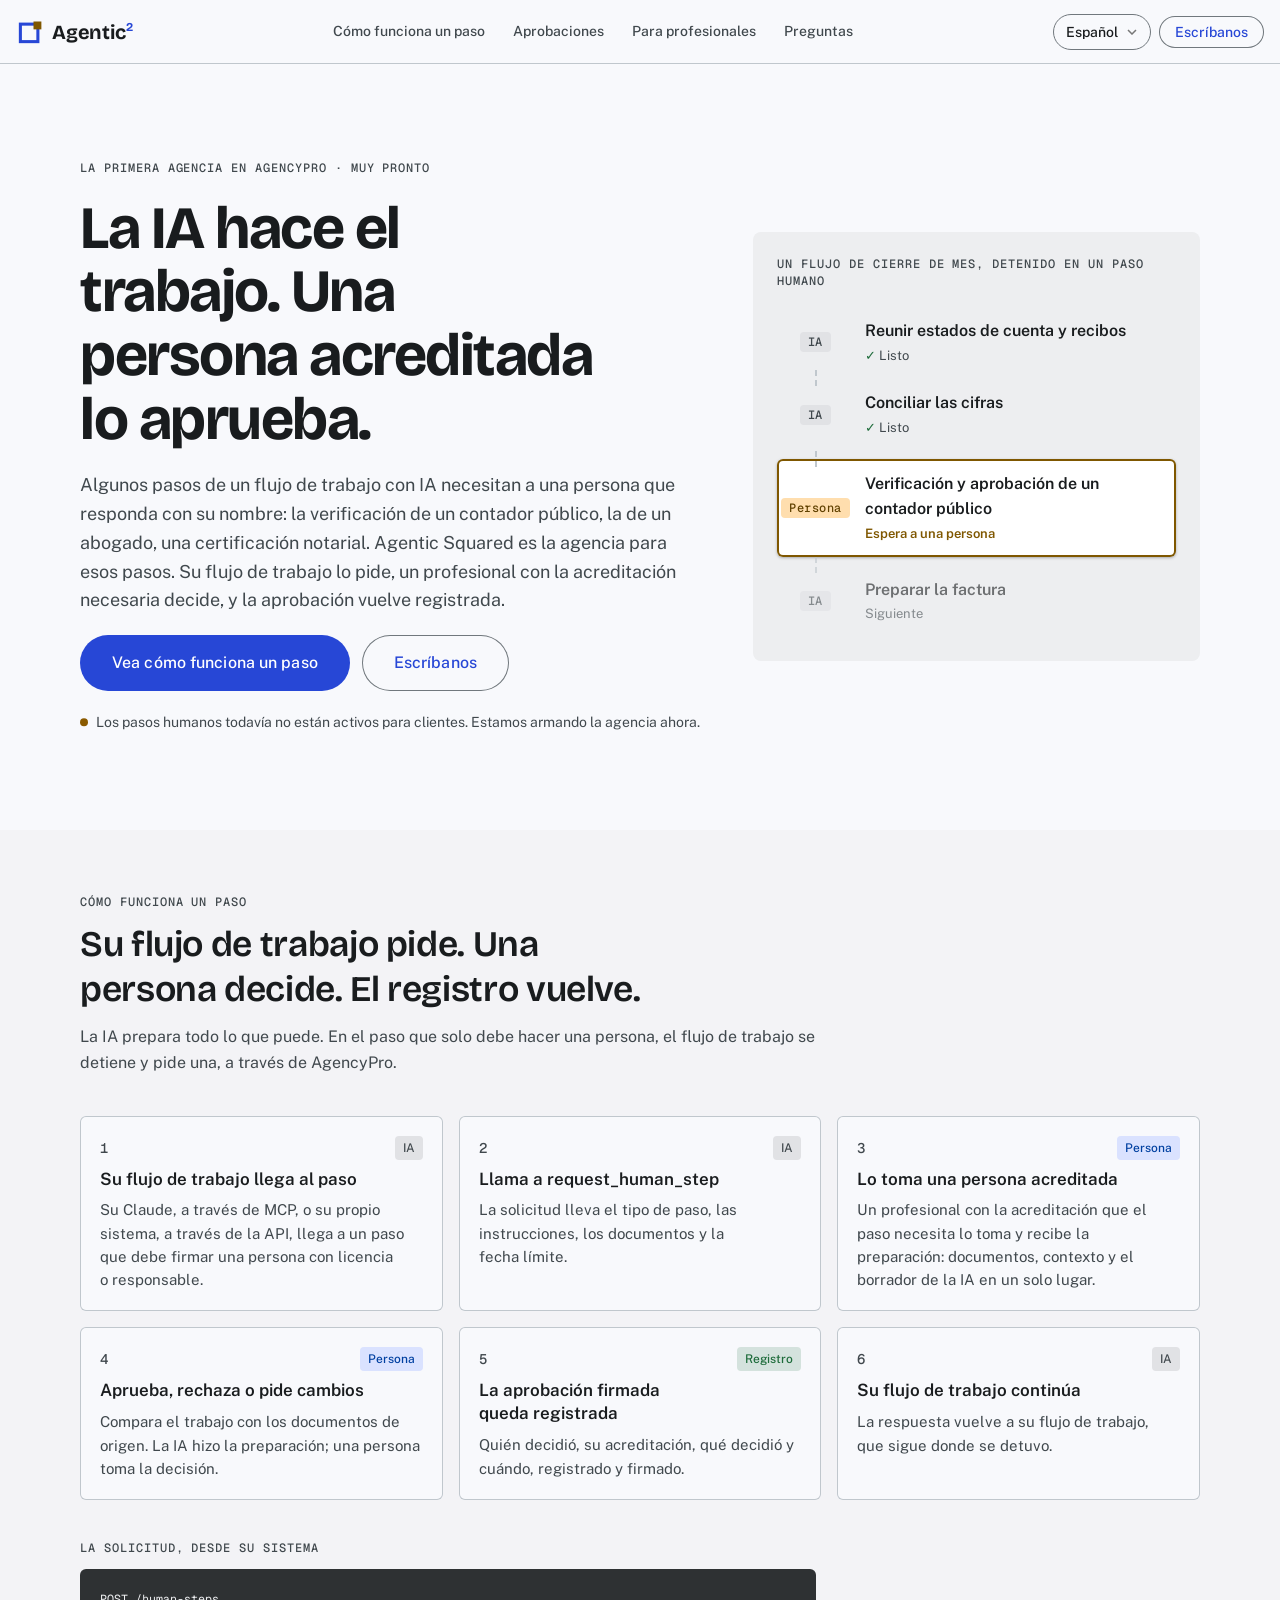
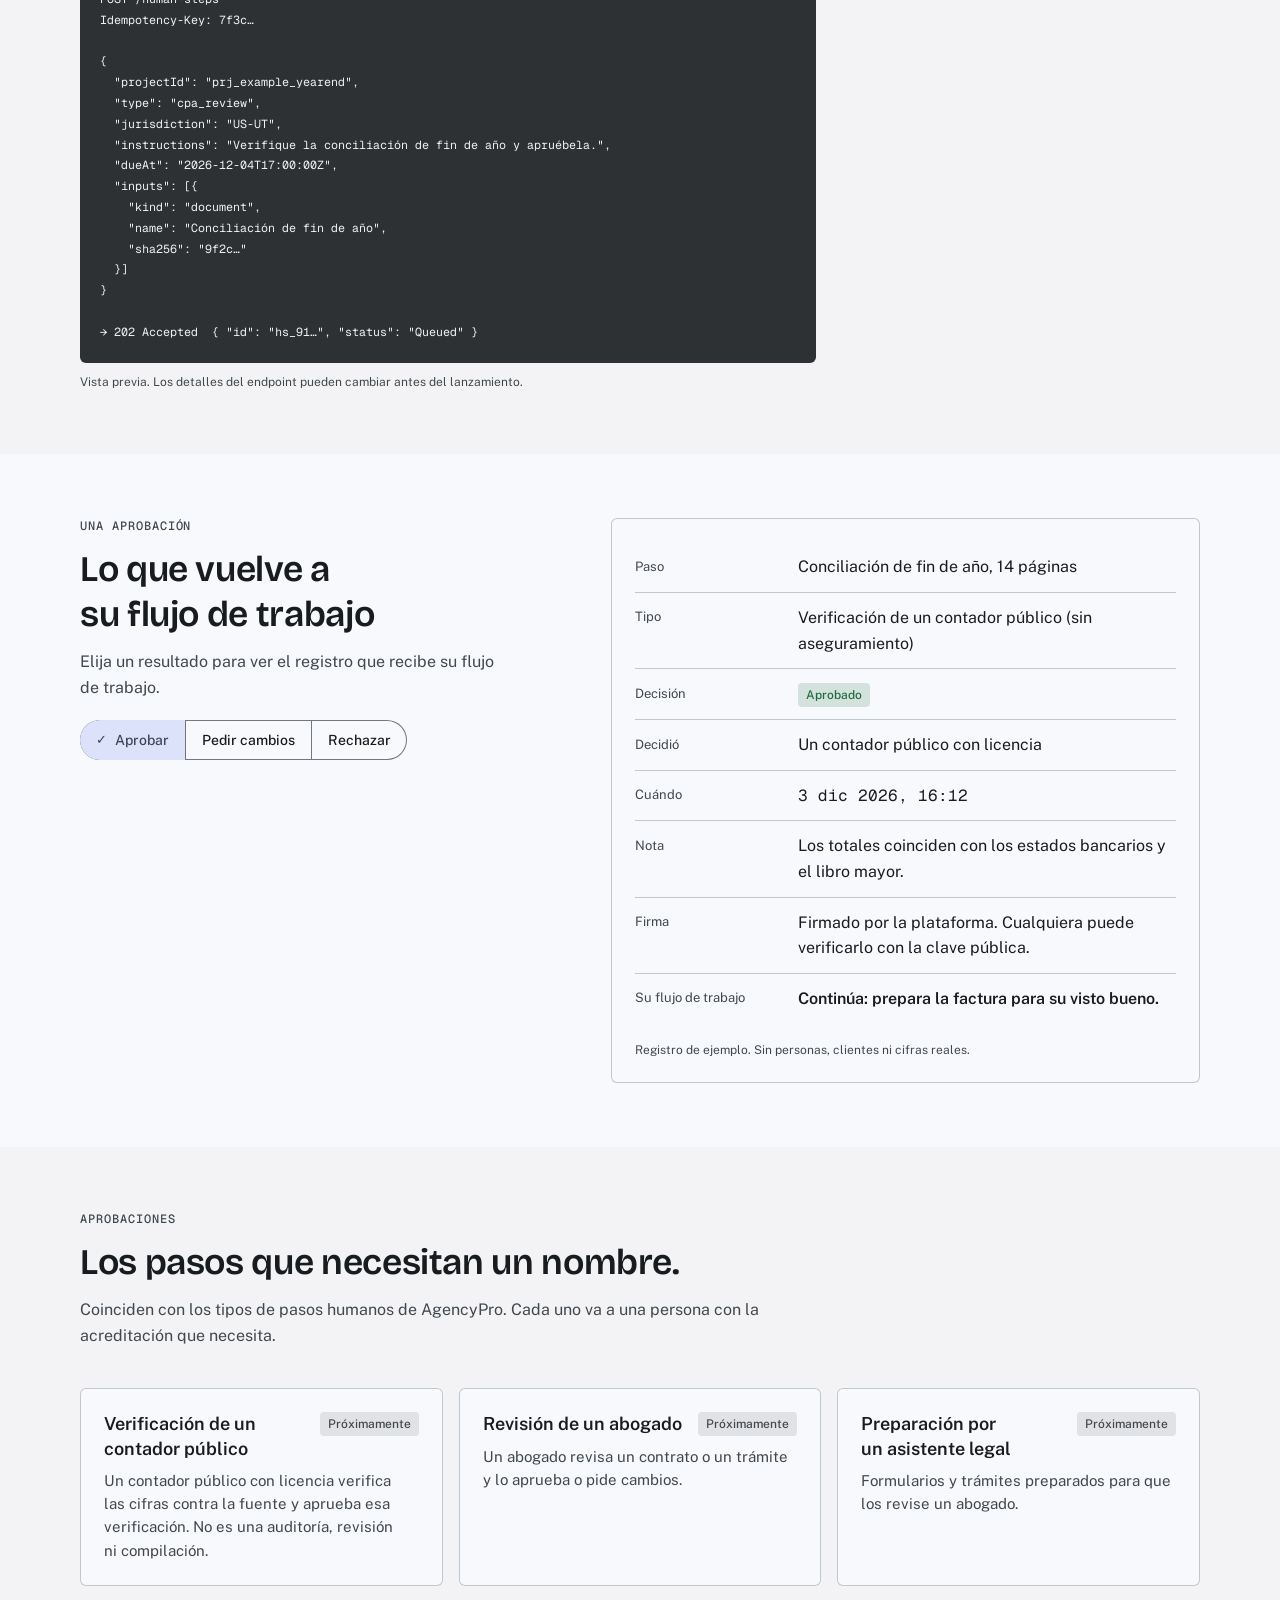
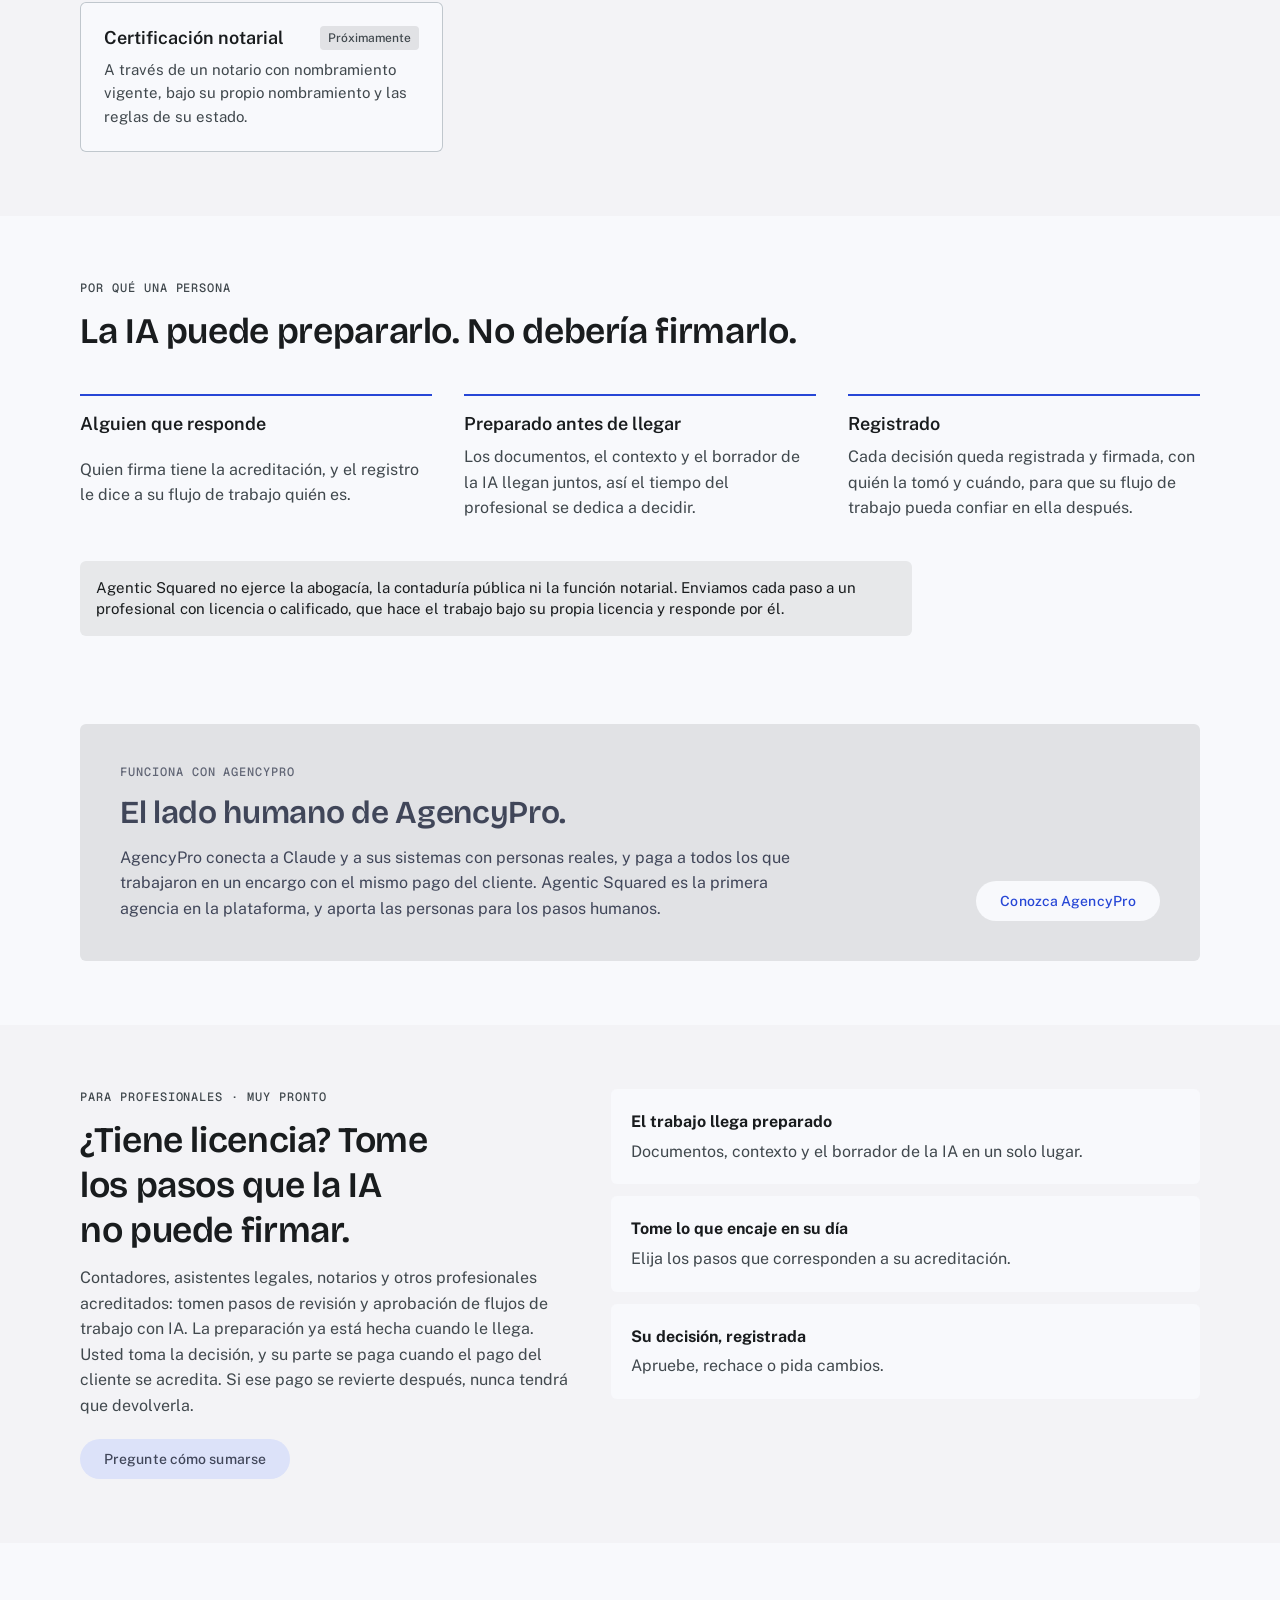
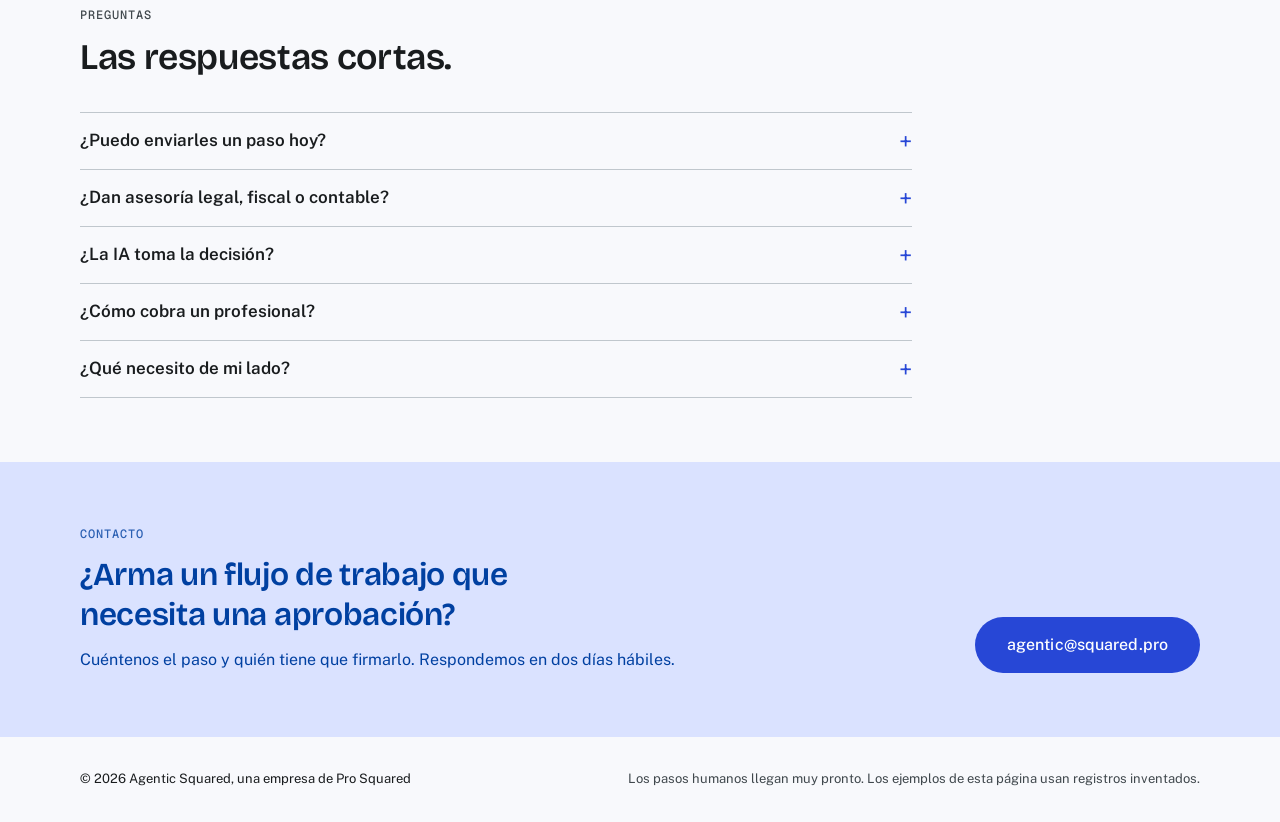
==== es/index.html @ cb8b616d "New home page: the first agency on AgencyPro, built around human sign-off steps (English and Spanish" ====
<!doctype html>
<html lang="es-419" translate="no" class="notranslate" data-brand="agentic">
<head>
<meta charset="utf-8">
<meta name="viewport" content="width=device-width, initial-scale=1, viewport-fit=cover">
<script>(function(){const SUPPORTED = ["en", "es"];
const HTML_LANG = { en: "en", es: "es-419" };
const NAMES = { en: "English", es: "Español" };
const KEY = "ds-lang";

const ES_ZONES = new Set([
  "America/Costa_Rica", "America/Mexico_City", "America/Monterrey", "America/Merida", "America/Cancun", "America/Chihuahua",
  "America/Tijuana", "America/Hermosillo", "America/Mazatlan", "America/Guatemala", "America/El_Salvador", "America/Tegucigalpa",
  "America/Managua", "America/Panama", "America/Bogota", "America/Caracas", "America/Lima", "America/Guayaquil", "America/La_Paz",
  "America/Santiago", "America/Asuncion", "America/Montevideo", "America/Argentina/Buenos_Aires", "America/Argentina/Cordoba",
  "America/Argentina/Mendoza", "America/Santo_Domingo", "America/Havana", "America/Puerto_Rico", "Europe/Madrid", "Atlantic/Canary",
]);

const ok = (l) => (l && SUPPORTED.includes(l) ? l : null);
const short = (l) => String(l || "").toLowerCase().split(/[-_]/)[0];

function store(lang) {
  try { lang ? localStorage.setItem(KEY, lang) : localStorage.removeItem(KEY); } catch (e) {  }
}
function stored() {
  try { return localStorage.getItem(KEY); } catch (e) { return null; }
}

function pickLang({ fallback = "en", url = globalThis.location, doc = globalThis.document, nav = globalThis.navigator } = {}) {
  if (url) {
    const seg = url.pathname.split("/").map(short).find((s) => SUPPORTED.includes(s));
    const q = ok(short(new URLSearchParams(url.search).get("lang")));
    if (q) return q;
    if (seg) return seg;
  }
  const mine = ok(stored());
  if (mine) return mine;
  const hint = ok(short(doc?.querySelector('meta[name="lang-hint"]')?.content));
  if (hint) return hint;
  for (const l of nav?.languages || [nav?.language]) { const s = ok(short(l)); if (s) return s; }
  try { if (ES_ZONES.has(Intl.DateTimeFormat().resolvedOptions().timeZone)) return "es"; } catch (e) {  }
  return fallback;
}

function applyLang(lang, doc = globalThis.document) {
  const root = doc.documentElement;
  root.lang = HTML_LANG[lang] || lang;
  root.setAttribute("translate", "no");
  root.classList.add("notranslate");
}

function t(dict, key, vars) {
  let v = key.split(".").reduce((o, k) => (o == null ? o : o[k]), dict);
  if (v == null) { console.warn(`i18n: missing "${key}"`); return key; }
  if (typeof v === "string" && vars) v = v.replace(/\{(\w+)\}/g, (m, k) => (k in vars ? vars[k] : m));
  return v;
}

function translate(dict, root = globalThis.document) {
  root.querySelectorAll("[data-i18n]").forEach((el) => { el.textContent = t(dict, el.dataset.i18n); });
  root.querySelectorAll("[data-i18n-html]").forEach((el) => { el.innerHTML = t(dict, el.dataset.i18nHtml); });
  root.querySelectorAll("[data-i18n-attr]").forEach((el) => {
    el.dataset.i18nAttr.split(";").forEach((pair) => {
      const [attr, key] = pair.split(":").map((s) => s.trim());
      if (attr && key) el.setAttribute(attr, t(dict, key));
    });
  });
}

function langMenu(container, { current, label = "Language", onChange } = {}) {
  container.classList.add("ds-lang");
  container.innerHTML = `<label><span class="ds-lang-label">${label}</span><select aria-label="${label}">${SUPPORTED
    .map((l) => `<option value="${l}" lang="${HTML_LANG[l]}"${l === current ? " selected" : ""}>${NAMES[l]}</option>`)
    .join("")}</select></label>`;
  const sel = container.querySelector("select");
  sel.addEventListener("change", () => {
    const lang = sel.value;
    store(lang);
    try {
      const u = new URL(globalThis.location.href);
      u.searchParams.set("lang", lang);
      history.replaceState(null, "", u);
    } catch (e) {  }
    onChange?.(lang);
  });
  return { set(lang, newLabel) { sel.value = lang; if (newLabel) { sel.setAttribute("aria-label", newLabel); container.querySelector(".ds-lang-label").textContent = newLabel; } } };
}

function compareDicts(a, b, names = ["en", "es"]) {
  const out = [];
  const walk = (x, y, path) => {
    const tx = Array.isArray(x) ? "array" : typeof x, ty = Array.isArray(y) ? "array" : typeof y;
    if (y === undefined) return out.push(`${path}: missing in ${names[1]}`);
    if (x === undefined) return out.push(`${path}: missing in ${names[0]}`);
    if (tx !== ty) return out.push(`${path}: ${names[0]} is ${tx}, ${names[1]} is ${ty}`);
    if (tx === "array") {
      if (x.length !== y.length) out.push(`${path}: ${names[0]} has ${x.length} items, ${names[1]} has ${y.length}`);
      for (let i = 0; i < Math.max(x.length, y.length); i++) walk(x[i], y[i], `${path}[${i}]`);
    } else if (tx === "object" && x && y) {
      for (const k of new Set([...Object.keys(x), ...Object.keys(y)])) walk(x[k], y[k], path ? `${path}.${k}` : k);
    } else if (tx === "string") {
      if (!x.trim()) out.push(`${path}: empty in ${names[0]}`);
      if (!y.trim()) out.push(`${path}: empty in ${names[1]}`);
    }
  };
  walk(a, b, "");
  return out;
}

var want=pickLang();
try{var u=new URL(location.href),q=u.searchParams.get("lang");if(q==="en"||q==="es"){want=q;localStorage.setItem("ds-lang",q);u.searchParams.delete("lang");history.replaceState(null,"",u)}}catch(e){}if(want!=="es")location.replace("../"+location.search+location.hash);})();</script>
<title>Agentic Squared · Personas acreditadas para los pasos que la IA no puede firmar</title>
<meta name="description" content="Agentic Squared es la primera agencia en AgencyPro. Cuando un flujo de trabajo con IA llega a un paso que debe firmar una persona con licencia o responsable, como una verificación de un contador público, una revisión de un abogado o una certificación notarial, lo enviamos a un profesional acreditado y la aprobación vuelve registrada.">
<meta name="google" content="notranslate">
<meta name="theme-color" media="(prefers-color-scheme: light)" content="#f8f9fc">
<meta name="theme-color" media="(prefers-color-scheme: dark)" content="#111416">
<link rel="canonical" href="https://rodmjay.github.io/agentic-squared/es/">
<link rel="alternate" hreflang="en" href="https://rodmjay.github.io/agentic-squared/">
<link rel="alternate" hreflang="es-419" href="https://rodmjay.github.io/agentic-squared/es/">
<link rel="alternate" hreflang="x-default" href="https://rodmjay.github.io/agentic-squared/">
<meta property="og:title" content="Agentic Squared · Personas acreditadas para los pasos que la IA no puede firmar">
<meta property="og:description" content="Agentic Squared es la primera agencia en AgencyPro. Cuando un flujo de trabajo con IA llega a un paso que debe firmar una persona con licencia o responsable, como una verificación de un contador público, una revisión de un abogado o una certificación notarial, lo enviamos a un profesional acreditado y la aprobación vuelve registrada.">
<meta property="og:type" content="website">
<meta property="og:url" content="https://rodmjay.github.io/agentic-squared/es/">
<meta property="og:locale" content="es_419">
<link rel="icon" href="data:image/svg+xml,%3Csvg xmlns='http://www.w3.org/2000/svg' viewBox='0 0 32 32'%3E%3Crect x='5' y='7' width='20' height='20' fill='none' stroke='%232747d6' stroke-width='3.5'/%3E%3Crect x='20' y='4' width='9' height='9' fill='%23e8a317'/%3E%3C/svg%3E">
<link rel="preconnect" href="https://fonts.googleapis.com">
<link rel="preconnect" href="https://fonts.gstatic.com" crossorigin>
<link rel="stylesheet" href="https://fonts.googleapis.com/css2?family=Bricolage+Grotesque:opsz,wght@12..96,500;12..96,700&family=Geist+Mono:wght@400;500&family=Public+Sans:wght@400;500;600&display=swap">
<link rel="stylesheet" href="../ds/design-system.css">
<link rel="stylesheet" href="../home.css">
</head>
<body class="ds">
<a class="skip" href="#main">Ir al contenido</a>

<header class="bar">
  <a class="mark" href="./" aria-label="Inicio de Agentic Squared"><svg viewBox="0 0 32 32" aria-hidden="true"><rect x="5" y="7" width="20" height="20"/><rect class="sq" x="20" y="4" width="9" height="9"/></svg><span>Agentic<sup>2</sup></span></a>
  <nav aria-label="Secciones">
    <a href="#flow">Cómo funciona un paso</a><a href="#kinds">Aprobaciones</a><a href="#pros">Para profesionales</a><a href="#faq">Preguntas</a>
  </nav>
  <div class="bar-end">
    <span class="ds-lang"><label><span class="ds-lang-label">Idioma</span><select id="lang" aria-label="Idioma" data-other="../"><option value="en" lang="en">English</option><option value="es" lang="es-419" selected>Español</option></select></label></span>
    <a class="ds-btn outlined sm bar-mail" href="mailto:agentic@squared.pro?subject=Agentic Squared">Escríbanos</a>
  </div>
</header>

<main id="main">
  <section class="hero ds-container">
    <div class="hero-copy">
      <p class="ds-overline">La primera agencia en AgencyPro · Muy pronto</p>
      <h1>La IA hace el trabajo. Una persona acreditada lo aprueba.</h1>
      <p class="lede">Algunos pasos de un flujo de trabajo con IA necesitan a una persona que responda con su nombre: la verificación de un contador público, la de un abogado, una certificación notarial. Agentic Squared es la agencia para esos pasos. Su flujo de trabajo lo pide, un profesional con la acreditación necesaria decide, y la aprobación vuelve registrada.</p>
      <div class="ds-row ctas">
        <a class="ds-btn lg" href="#flow">Vea cómo funciona un paso</a>
        <a class="ds-btn outlined lg" href="mailto:agentic@squared.pro?subject=Agentic Squared">Escríbanos</a>
      </div>
      <p class="hero-status"><span class="dot" aria-hidden="true"></span>Los pasos humanos todavía no están activos para clientes. Estamos armando la agencia ahora.</p>
    </div>
    <figure class="rail" aria-label="Un flujo de cierre de mes, detenido en un paso humano">
      <figcaption class="ds-overline">Un flujo de cierre de mes, detenido en un paso humano</figcaption>
      <ol>
        <li class="rail-item w0"><span class="who">IA</span><span class="t">Reunir estados de cuenta y recibos</span><span class="s">Listo</span></li><li class="rail-item w1"><span class="who">IA</span><span class="t">Conciliar las cifras</span><span class="s">Listo</span></li><li class="rail-item w2"><span class="who">Persona</span><span class="t">Verificación y aprobación de un contador público</span><span class="s">Espera a una persona</span></li><li class="rail-item w3"><span class="who">IA</span><span class="t">Preparar la factura</span><span class="s">Siguiente</span></li>
      </ol>
    </figure>
  </section>

  <section id="flow" class="band">
    <div class="ds-container">
      <div class="head">
        <p class="ds-overline">Cómo funciona un paso</p>
        <h2>Su flujo de trabajo pide. Una persona decide. El registro vuelve.</h2>
        <p class="ds-variant">La IA prepara todo lo que puede. En el paso que solo debe hacer una persona, el flujo de trabajo se detiene y pide una, a través de AgencyPro.</p>
      </div>
      <ol class="flow">
        <li class="step who-0"><div class="step-top"><span class="n">1</span><span class="ds-chip status chip-0">IA</span></div><h3>Su flujo de trabajo llega al paso</h3><p>Su Claude, a través de MCP, o su propio sistema, a través de la API, llega a un paso que debe firmar una persona con licencia o responsable.</p></li><li class="step who-1"><div class="step-top"><span class="n">2</span><span class="ds-chip status chip-1">IA</span></div><h3>Llama a request_human_step</h3><p>La solicitud lleva el tipo de paso, las instrucciones, los documentos y la fecha límite.</p></li><li class="step who-2"><div class="step-top"><span class="n">3</span><span class="ds-chip status chip-2">Persona</span></div><h3>Lo toma una persona acreditada</h3><p>Un profesional con la acreditación que el paso necesita lo toma y recibe la preparación: documentos, contexto y el borrador de la IA en un solo lugar.</p></li><li class="step who-3"><div class="step-top"><span class="n">4</span><span class="ds-chip status chip-3">Persona</span></div><h3>Aprueba, rechaza o pide cambios</h3><p>Compara el trabajo con los documentos de origen. La IA hizo la preparación; una persona toma la decisión.</p></li><li class="step who-4"><div class="step-top"><span class="n">5</span><span class="ds-chip status chip-4">Registro</span></div><h3>La aprobación firmada queda registrada</h3><p>Quién decidió, su acreditación, qué decidió y cuándo, registrado y firmado.</p></li><li class="step who-5"><div class="step-top"><span class="n">6</span><span class="ds-chip status chip-5">IA</span></div><h3>Su flujo de trabajo continúa</h3><p>La respuesta vuelve a su flujo de trabajo, que sigue donde se detuvo.</p></li>
      </ol>
      <div class="code-wrap">
        <p class="ds-overline">La solicitud, desde su sistema</p>
        <pre class="code"><code>POST /human-steps
Idempotency-Key: 7f3c…

{
  "projectId": "prj_example_yearend",
  "type": "cpa_review",
  "jurisdiction": "US-UT",
  "instructions": "Verifique la conciliación de fin de año y apruébela.",
  "dueAt": "2026-12-04T17:00:00Z",
  "inputs": [{
    "kind": "document",
    "name": "Conciliación de fin de año",
    "sha256": "9f2c…"
  }]
}

→ 202 Accepted  { "id": "hs_91…", "status": "Queued" }</code></pre>
        <p class="ds-supporting">Vista previa. Los detalles del endpoint pueden cambiar antes del lanzamiento.</p>
      </div>
    </div>
  </section>

  <section id="record" class="ds-container split">
    <div class="head">
      <p class="ds-overline">Una aprobación</p>
      <h2>Lo que vuelve a su flujo de trabajo</h2>
      <p class="ds-variant">Elija un resultado para ver el registro que recibe su flujo de trabajo.</p>
      <div class="ds-segmented outcomes" role="group" aria-label="Resultado">
        <button type="button" data-outcome="0" aria-pressed="true">Aprobar</button><button type="button" data-outcome="1" aria-pressed="false">Pedir cambios</button><button type="button" data-outcome="2" aria-pressed="false">Rechazar</button>
      </div>
    </div>
    <div class="ds-card outlined record">
      <dl class="rec" data-rec="0">
        <div><dt>Paso</dt><dd>Conciliación de fin de año, 14 páginas</dd></div>
        <div><dt>Tipo</dt><dd>Verificación de un contador público (sin aseguramiento)</dd></div>
        <div class="dec"><dt>Decisión</dt><dd><span class="ds-chip status d0">Aprobado</span></dd></div>
        <div><dt>Decidió</dt><dd>Un contador público con licencia</dd></div>
        <div><dt>Cuándo</dt><dd class="ds-figure">3 dic 2026, 16:12</dd></div>
        <div><dt>Nota</dt><dd>Los totales coinciden con los estados bancarios y el libro mayor.</dd></div>
        <div><dt>Firma</dt><dd>Firmado por la plataforma. Cualquiera puede verificarlo con la clave pública.</dd></div>
        <div class="next"><dt>Su flujo de trabajo</dt><dd>Continúa: prepara la factura para su visto bueno.</dd></div>
      </dl><dl class="rec" data-rec="1" hidden>
        <div><dt>Paso</dt><dd>Conciliación de fin de año, 14 páginas</dd></div>
        <div><dt>Tipo</dt><dd>Verificación de un contador público (sin aseguramiento)</dd></div>
        <div class="dec"><dt>Decisión</dt><dd><span class="ds-chip status d1">Cambios solicitados</span></dd></div>
        <div><dt>Decidió</dt><dd>Un contador público con licencia</dd></div>
        <div><dt>Cuándo</dt><dd class="ds-figure">3 dic 2026, 16:12</dd></div>
        <div><dt>Nota</dt><dd>Faltan dos recibos de marzo. Agréguelos y vuelva a enviarla.</dd></div>
        <div><dt>Firma</dt><dd>Firmado por la plataforma. Cualquiera puede verificarlo con la clave pública.</dd></div>
        <div class="next"><dt>Su flujo de trabajo</dt><dd>Vuelve a la IA para corregirla y regresa a la misma persona.</dd></div>
      </dl><dl class="rec" data-rec="2" hidden>
        <div><dt>Paso</dt><dd>Conciliación de fin de año, 14 páginas</dd></div>
        <div><dt>Tipo</dt><dd>Verificación de un contador público (sin aseguramiento)</dd></div>
        <div class="dec"><dt>Decisión</dt><dd><span class="ds-chip status d2">Rechazado</span></dd></div>
        <div><dt>Decidió</dt><dd>Un contador público con licencia</dd></div>
        <div><dt>Cuándo</dt><dd class="ds-figure">3 dic 2026, 16:12</dd></div>
        <div><dt>Nota</dt><dd>El saldo inicial no coincide con el cierre del año pasado.</dd></div>
        <div><dt>Firma</dt><dd>Firmado por la plataforma. Cualquiera puede verificarlo con la clave pública.</dd></div>
        <div class="next"><dt>Su flujo de trabajo</dt><dd>Se detiene y le explica por qué. Nada avanza.</dd></div>
      </dl>
      <p class="ds-supporting">Registro de ejemplo. Sin personas, clientes ni cifras reales.</p>
    </div>
  </section>

  <section id="kinds" class="band">
    <div class="ds-container">
      <div class="head">
        <p class="ds-overline">Aprobaciones</p>
        <h2>Los pasos que necesitan un nombre.</h2>
        <p class="ds-variant">Coinciden con los tipos de pasos humanos de AgencyPro. Cada uno va a una persona con la acreditación que necesita.</p>
      </div>
      <ul class="kinds">
        <li class="ds-card outlined"><div class="kind-top"><h3>Verificación de un contador público</h3><span class="ds-chip status">Próximamente</span></div><p>Un contador público con licencia verifica las cifras contra la fuente y aprueba esa verificación. No es una auditoría, revisión ni compilación.</p></li><li class="ds-card outlined"><div class="kind-top"><h3>Revisión de un abogado</h3><span class="ds-chip status">Próximamente</span></div><p>Un abogado revisa un contrato o un trámite y lo aprueba o pide cambios.</p></li><li class="ds-card outlined"><div class="kind-top"><h3>Preparación por un asistente legal</h3><span class="ds-chip status">Próximamente</span></div><p>Formularios y trámites preparados para que los revise un abogado.</p></li><li class="ds-card outlined"><div class="kind-top"><h3>Certificación notarial</h3><span class="ds-chip status">Próximamente</span></div><p>A través de un notario con nombramiento vigente, bajo su propio nombramiento y las reglas de su estado.</p></li>
      </ul>
    </div>
  </section>

  <section class="ds-container why">
    <div class="head">
      <p class="ds-overline">Por qué una persona</p>
      <h2>La IA puede prepararlo. No debería firmarlo.</h2>
    </div>
    <ul class="three">
      <li><h3>Alguien que responde</h3><p class="ds-variant">Quien firma tiene la acreditación, y el registro le dice a su flujo de trabajo quién es.</p></li><li><h3>Preparado antes de llegar</h3><p class="ds-variant">Los documentos, el contexto y el borrador de la IA llegan juntos, así el tiempo del profesional se dedica a decidir.</p></li><li><h3>Registrado</h3><p class="ds-variant">Cada decisión queda registrada y firmada, con quién la tomó y cuándo, para que su flujo de trabajo pueda confiar en ella después.</p></li>
    </ul>
    <p class="ds-banner not-practice">Agentic Squared no ejerce la abogacía, la contaduría pública ni la función notarial. Enviamos cada paso a un profesional con licencia o calificado, que hace el trabajo bajo su propia licencia y responde por él.</p>
  </section>

  <section class="ds-container">
    <div class="ds-card filled platform">
      <div>
        <p class="ds-overline">Funciona con AgencyPro</p>
        <h2>El lado humano de AgencyPro.</h2>
        <p>AgencyPro conecta a Claude y a sus sistemas con personas reales, y paga a todos los que trabajaron en un encargo con el mismo pago del cliente. Agentic Squared es la primera agencia en la plataforma, y aporta las personas para los pasos humanos.</p>
      </div>
      <a class="ds-btn tonal" href="https://rodmjay.github.io/agency-squared/es/">Conozca AgencyPro</a>
    </div>
  </section>

  <section id="pros" class="band">
    <div class="ds-container split">
      <div class="head">
        <p class="ds-overline">Para profesionales · muy pronto</p>
        <h2>¿Tiene licencia? Tome los pasos que la IA no puede firmar.</h2>
        <p class="ds-variant">Contadores, asistentes legales, notarios y otros profesionales acreditados: tomen pasos de revisión y aprobación de flujos de trabajo con IA. La preparación ya está hecha cuando le llega. Usted toma la decisión, y su parte se paga cuando el pago del cliente se acredita. Si ese pago se revierte después, nunca tendrá que devolverla.</p>
        <a class="ds-btn tonal" href="mailto:agentic@squared.pro?subject=Pregunte cómo sumarse">Pregunte cómo sumarse</a>
      </div>
      <ul class="pro-list">
        <li><b>El trabajo llega preparado</b><span class="ds-variant">Documentos, contexto y el borrador de la IA en un solo lugar.</span></li><li><b>Tome lo que encaje en su día</b><span class="ds-variant">Elija los pasos que corresponden a su acreditación.</span></li><li><b>Su decisión, registrada</b><span class="ds-variant">Apruebe, rechace o pida cambios.</span></li>
      </ul>
    </div>
  </section>

  <section id="faq" class="ds-container faq">
    <div class="head">
      <p class="ds-overline">Preguntas</p>
      <h2>Las respuestas cortas.</h2>
    </div>
    <div class="qs">
      <details><summary>¿Puedo enviarles un paso hoy?</summary><p class="ds-variant">Todavía no. Los pasos humanos no están activos para clientes. Escríbanos y le avisaremos cuando lo estén.</p></details><details><summary>¿Dan asesoría legal, fiscal o contable?</summary><p class="ds-variant">No. No ejercemos la abogacía, la contaduría pública ni la función notarial. Cada paso va a un profesional con licencia o calificado que hace el trabajo bajo su propia licencia.</p></details><details><summary>¿La IA toma la decisión?</summary><p class="ds-variant">No. La IA prepara el trabajo. Una persona lo revisa y lo aprueba, lo rechaza o pide cambios, y esa decisión es la que queda registrada.</p></details><details><summary>¿Cómo cobra un profesional?</summary><p class="ds-variant">Su parte aparece como Pendiente hasta que el pago del cliente se acredita por completo: unos días para una transferencia bancaria, 60 días para un débito ACH y unos 4 meses para una tarjeta. Entonces se paga, de forma definitiva. Si el pago no se acredita, nadie cobra y nadie debe nada.</p></details><details><summary>¿Qué necesito de mi lado?</summary><p class="ds-variant">Un flujo de trabajo en Claude con el conector de AgencyPro (local y solo con invitación por ahora), o su propio sistema llamando a su API REST y sus webhooks. AgencyPro está en una beta privada, solo con invitación.</p></details>
    </div>
  </section>

  <section id="contact" class="contact">
    <div class="ds-container contact-in">
      <div>
        <p class="ds-overline">Contacto</p>
        <h2>¿Arma un flujo de trabajo que necesita una aprobación?</h2>
        <p>Cuéntenos el paso y quién tiene que firmarlo. Respondemos en dos días hábiles.</p>
      </div>
      <a class="ds-btn lg" href="mailto:agentic@squared.pro?subject=Agentic Squared">agentic@squared.pro</a>
    </div>
  </section>
</main>

<footer class="ds-container foot">
  <span>© 2026 Agentic Squared, una empresa de Pro Squared</span>
  <span class="ds-variant">Los pasos humanos llegan muy pronto. Los ejemplos de esta página usan registros inventados.</span>
</footer>
<script src="../home.js" defer></script>
</body>
</html>
---- ds/design-system.css ----
:root { color-scheme: light dark; }
[data-theme="light"] { color-scheme: light; }
[data-theme="dark"] { color-scheme: dark; }

:root {

  --md-ref-typeface-mono: "Geist Mono", ui-monospace, "SF Mono", Menlo, monospace;

  --md-sys-typescale-display-large-size: clamp(2.75rem, 2rem + 3vw, 3.5625rem);  --md-sys-typescale-display-large-line-height: 1.12;  --md-sys-typescale-display-large-weight: 700; --md-sys-typescale-display-large-tracking: -0.02em;
  --md-sys-typescale-display-medium-size: clamp(2.25rem, 1.8rem + 2vw, 2.8125rem); --md-sys-typescale-display-medium-line-height: 1.16; --md-sys-typescale-display-medium-weight: 700; --md-sys-typescale-display-medium-tracking: -0.015em;
  --md-sys-typescale-display-small-size: 2.25rem;     --md-sys-typescale-display-small-line-height: 1.22;   --md-sys-typescale-display-small-weight: 700;   --md-sys-typescale-display-small-tracking: -0.01em;
  --md-sys-typescale-headline-large-size: 2rem;       --md-sys-typescale-headline-large-line-height: 1.25;  --md-sys-typescale-headline-large-weight: 600;  --md-sys-typescale-headline-large-tracking: -0.01em;
  --md-sys-typescale-headline-medium-size: 1.75rem;   --md-sys-typescale-headline-medium-line-height: 1.29; --md-sys-typescale-headline-medium-weight: 600; --md-sys-typescale-headline-medium-tracking: -0.005em;
  --md-sys-typescale-headline-small-size: 1.5rem;     --md-sys-typescale-headline-small-line-height: 1.33;  --md-sys-typescale-headline-small-weight: 600;  --md-sys-typescale-headline-small-tracking: 0;
  --md-sys-typescale-title-large-size: 1.375rem;      --md-sys-typescale-title-large-line-height: 1.27;     --md-sys-typescale-title-large-weight: 600;     --md-sys-typescale-title-large-tracking: 0;
  --md-sys-typescale-title-medium-size: 1rem;         --md-sys-typescale-title-medium-line-height: 1.5;     --md-sys-typescale-title-medium-weight: 600;    --md-sys-typescale-title-medium-tracking: 0.009em;
  --md-sys-typescale-title-small-size: 0.875rem;      --md-sys-typescale-title-small-line-height: 1.43;     --md-sys-typescale-title-small-weight: 600;     --md-sys-typescale-title-small-tracking: 0.007em;
  --md-sys-typescale-body-large-size: 1rem;           --md-sys-typescale-body-large-line-height: 1.6;       --md-sys-typescale-body-large-weight: 400;      --md-sys-typescale-body-large-tracking: 0;
  --md-sys-typescale-body-medium-size: 0.875rem;      --md-sys-typescale-body-medium-line-height: 1.43;     --md-sys-typescale-body-medium-weight: 400;     --md-sys-typescale-body-medium-tracking: 0.0125em;
  --md-sys-typescale-body-small-size: 0.75rem;        --md-sys-typescale-body-small-line-height: 1.33;      --md-sys-typescale-body-small-weight: 400;      --md-sys-typescale-body-small-tracking: 0.025em;
  --md-sys-typescale-label-large-size: 0.875rem;      --md-sys-typescale-label-large-line-height: 1.43;     --md-sys-typescale-label-large-weight: 500;     --md-sys-typescale-label-large-tracking: 0.007em;
  --md-sys-typescale-label-medium-size: 0.75rem;      --md-sys-typescale-label-medium-line-height: 1.33;    --md-sys-typescale-label-medium-weight: 500;    --md-sys-typescale-label-medium-tracking: 0.04em;
  --md-sys-typescale-label-small-size: 0.6875rem;     --md-sys-typescale-label-small-line-height: 1.45;     --md-sys-typescale-label-small-weight: 500;     --md-sys-typescale-label-small-tracking: 0.045em;

  --ds-skin-1: #f6d7c3; --ds-skin-2: #e6b897; --ds-skin-3: #c98f6a;
  --ds-skin-4: #a46c4a; --ds-skin-5: #7a4a30; --ds-skin-6: #4f2f1f;
  --ds-hair-1: #241c17; --ds-hair-2: #4a3226; --ds-hair-3: #7a4b2a; --ds-hair-4: #c99a5b; --ds-hair-5: #9c9a95;

  --space-1: 0.25rem; --space-2: 0.5rem; --space-3: 0.75rem; --space-4: 1rem;
  --space-5: 1.25rem; --space-6: 1.5rem; --space-8: 2rem; --space-10: 2.5rem;
  --space-12: 3rem; --space-16: 4rem; --space-24: 6rem;
  --container: 72rem;
  --gutter: 1rem;

  --md-sys-elevation-level0: none;
  --md-sys-elevation-level1: 0 1px 2px rgb(0 0 0 / 0.18), 0 1px 3px 1px rgb(0 0 0 / 0.08);
  --md-sys-elevation-level2: 0 1px 2px rgb(0 0 0 / 0.18), 0 2px 6px 2px rgb(0 0 0 / 0.09);
  --md-sys-elevation-level3: 0 1px 3px rgb(0 0 0 / 0.18), 0 4px 8px 3px rgb(0 0 0 / 0.1);
  --md-sys-elevation-level4: 0 2px 3px rgb(0 0 0 / 0.18), 0 6px 10px 4px rgb(0 0 0 / 0.1);
  --md-sys-elevation-level5: 0 4px 4px rgb(0 0 0 / 0.18), 0 8px 12px 6px rgb(0 0 0 / 0.1);

  --md-sys-state-hover-opacity: 0.08;
  --md-sys-state-focus-opacity: 0.1;
  --md-sys-state-pressed-opacity: 0.1;
  --md-sys-state-dragged-opacity: 0.16;

  --md-sys-motion-easing-standard: cubic-bezier(0.2, 0, 0, 1);
  --md-sys-motion-easing-standard-decelerate: cubic-bezier(0, 0, 0, 1);
  --md-sys-motion-easing-standard-accelerate: cubic-bezier(0.3, 0, 1, 1);
  --md-sys-motion-easing-emphasized-decelerate: cubic-bezier(0.05, 0.7, 0.1, 1);
  --md-sys-motion-easing-emphasized-accelerate: cubic-bezier(0.3, 0, 0.8, 0.15);
  --md-sys-motion-duration-short2: 100ms;
  --md-sys-motion-duration-short4: 200ms;
  --md-sys-motion-duration-medium2: 300ms;
  --md-sys-motion-duration-medium4: 400ms;
  --md-sys-motion-duration-long2: 500ms;
}

@media (prefers-reduced-motion: reduce) {
  :root {
    --md-sys-motion-duration-short2: 0ms; --md-sys-motion-duration-short4: 0ms; --md-sys-motion-duration-medium2: 0ms;
    --md-sys-motion-duration-medium4: 0ms; --md-sys-motion-duration-long2: 0ms;
  }
}

:root {
  --ds-series-1: light-dark(#00639b, #94ccff);
  --ds-series-2: light-dark(#006a6a, #4cdada);
  --ds-series-3: light-dark(#4fb8b6, #a6f2f0);
  --ds-series-4: light-dark(#7d5800, #f8bd2a);
  --ds-series-5: light-dark(#d9a531, #ffdea3);
  --ds-series-6: light-dark(#386a20, #9cd67d);
  --ds-series-7: light-dark(#7fb862, #c9eeb2);
  --ds-series-8: light-dark(#b02f00, #ffb59c);
  --ds-series-9: light-dark(#73796e, #a9ada1);
}

:root,
[data-brand="agentic"] {
  --md-sys-color-background: light-dark(#f8f9fc, #111416);
  --md-sys-color-on-background: light-dark(#191c1e, #e1e2e5);
  --md-sys-color-surface: light-dark(#f8f9fc, #111416);
  --md-sys-color-surface-dim: light-dark(#d9dadc, #111416);
  --md-sys-color-surface-bright: light-dark(#f8f9fc, #37393b);
  --md-sys-color-surface-container-lowest: light-dark(#ffffff, #0c0f10);
  --md-sys-color-surface-container-low: light-dark(#f3f3f6, #191c1e);
  --md-sys-color-surface-container: light-dark(#edeef0, #1d2022);
  --md-sys-color-surface-container-high: light-dark(#e7e8ea, #282a2c);
  --md-sys-color-surface-container-highest: light-dark(#e1e2e5, #323537);
  --md-sys-color-on-surface: light-dark(#191c1e, #e1e2e5);
  --md-sys-color-surface-variant: light-dark(#dce3e9, #40484d);
  --md-sys-color-on-surface-variant: light-dark(#40484d, #c0c7cd);
  --md-sys-color-inverse-surface: light-dark(#2e3133, #e1e2e5);
  --md-sys-color-inverse-on-surface: light-dark(#f0f1f3, #2e3133);
  --md-sys-color-outline: light-dark(#71787d, #8a9297);
  --md-sys-color-outline-variant: light-dark(#c0c7cd, #40484d);
  --md-sys-color-shadow: light-dark(#000000, #000000);
  --md-sys-color-scrim: light-dark(#000000, #000000);
  --md-sys-color-surface-tint: light-dark(#2747d6, #b2c5ff);
  --md-sys-color-primary: light-dark(#2747d6, #b2c5ff);
  --md-sys-color-on-primary: light-dark(#ffffff, #002b72);
  --md-sys-color-primary-container: light-dark(#dae2ff, #0040a1);
  --md-sys-color-on-primary-container: light-dark(#0040a1, #dae2ff);
  --md-sys-color-inverse-primary: light-dark(#b2c5ff, #0856cf);
  --md-sys-color-secondary: light-dark(#585e71, #c0c6dd);
  --md-sys-color-on-secondary: light-dark(#ffffff, #2a3042);
  --md-sys-color-secondary-container: light-dark(#dce2f9, #404659);
  --md-sys-color-on-secondary-container: light-dark(#404659, #dce2f9);
  --md-sys-color-tertiary: light-dark(#7f5700, #ffba3e);
  --md-sys-color-on-tertiary: light-dark(#ffffff, #432c00);
  --md-sys-color-tertiary-container: light-dark(#ffdeae, #604100);
  --md-sys-color-on-tertiary-container: light-dark(#604100, #ffdeae);
  --md-sys-color-error: light-dark(#ba1a1a, #ffb4ab);
  --md-sys-color-on-error: light-dark(#ffffff, #690005);
  --md-sys-color-error-container: light-dark(#ffdad6, #93000a);
  --md-sys-color-on-error-container: light-dark(#93000a, #ffdad6);
  --md-ref-typeface-brand: "Bricolage Grotesque", "Avenir Next", "Segoe UI", sans-serif;
  --md-ref-typeface-plain: "Public Sans", "Helvetica Neue", Arial, sans-serif;
  --brand-corner: 0.5;
}

:root,
[data-brand] {

  --md-sys-shape-corner-none: 0;
  --md-sys-shape-corner-extra-small: calc(4px * var(--brand-corner));
  --md-sys-shape-corner-small: calc(8px * var(--brand-corner));
  --md-sys-shape-corner-medium: calc(12px * var(--brand-corner));
  --md-sys-shape-corner-large: calc(16px * var(--brand-corner));
  --md-sys-shape-corner-extra-large: calc(28px * var(--brand-corner));
  --md-sys-shape-corner-full: 9999px;

  --spark: var(--md-sys-color-tertiary);
  --success: light-dark(#1d6b3a, #7fd99a);
  --warning: light-dark(#8a5a00, #f5c065);

  --font-sans: var(--md-ref-typeface-plain);
  --font-heading: var(--md-ref-typeface-brand);
  --font-mono: var(--md-ref-typeface-mono);
}

.ds {
  background: var(--md-sys-color-surface);
  color: var(--md-sys-color-on-surface);
  font: var(--md-sys-typescale-body-large-weight) var(--md-sys-typescale-body-large-size)/var(--md-sys-typescale-body-large-line-height) var(--md-ref-typeface-plain);
  -webkit-font-smoothing: antialiased;
  -webkit-text-size-adjust: 100%;
}
.ds *, .ds *::before, .ds *::after { box-sizing: border-box; }
.ds :where(h1, h2, h3, h4) { margin: 0; font-family: var(--md-ref-typeface-brand); text-wrap: balance; }
.ds :where(h1) { font-size: var(--md-sys-typescale-display-medium-size); line-height: var(--md-sys-typescale-display-medium-line-height); font-weight: var(--md-sys-typescale-display-medium-weight); letter-spacing: var(--md-sys-typescale-display-medium-tracking); }
.ds :where(h2) { font-size: var(--md-sys-typescale-headline-large-size); line-height: var(--md-sys-typescale-headline-large-line-height); font-weight: var(--md-sys-typescale-headline-large-weight); letter-spacing: var(--md-sys-typescale-headline-large-tracking); }
.ds :where(h3) { font-size: var(--md-sys-typescale-title-large-size); line-height: var(--md-sys-typescale-title-large-line-height); font-weight: var(--md-sys-typescale-title-large-weight); }
.ds :where(p) { margin: 0; text-wrap: pretty; }
.ds :where(a) { color: var(--md-sys-color-primary); text-underline-offset: 3px; }
.ds :where(:focus-visible) { outline: 3px solid var(--md-sys-color-secondary); outline-offset: 2px; }
.ds :where(code, kbd, samp) { font-family: var(--md-ref-typeface-mono); font-size: 0.9em; }

.ds-display-large { font: var(--md-sys-typescale-display-large-weight) var(--md-sys-typescale-display-large-size)/var(--md-sys-typescale-display-large-line-height) var(--md-ref-typeface-brand); letter-spacing: var(--md-sys-typescale-display-large-tracking); }
.ds-display-medium { font: var(--md-sys-typescale-display-medium-weight) var(--md-sys-typescale-display-medium-size)/var(--md-sys-typescale-display-medium-line-height) var(--md-ref-typeface-brand); letter-spacing: var(--md-sys-typescale-display-medium-tracking); }
.ds-display-small { font: var(--md-sys-typescale-display-small-weight) var(--md-sys-typescale-display-small-size)/var(--md-sys-typescale-display-small-line-height) var(--md-ref-typeface-brand); letter-spacing: var(--md-sys-typescale-display-small-tracking); }
.ds-headline-large { font: var(--md-sys-typescale-headline-large-weight) var(--md-sys-typescale-headline-large-size)/var(--md-sys-typescale-headline-large-line-height) var(--md-ref-typeface-brand); letter-spacing: var(--md-sys-typescale-headline-large-tracking); }
.ds-headline-medium { font: var(--md-sys-typescale-headline-medium-weight) var(--md-sys-typescale-headline-medium-size)/var(--md-sys-typescale-headline-medium-line-height) var(--md-ref-typeface-brand); }
.ds-headline-small { font: var(--md-sys-typescale-headline-small-weight) var(--md-sys-typescale-headline-small-size)/var(--md-sys-typescale-headline-small-line-height) var(--md-ref-typeface-brand); }
.ds-title-large { font: var(--md-sys-typescale-title-large-weight) var(--md-sys-typescale-title-large-size)/var(--md-sys-typescale-title-large-line-height) var(--md-ref-typeface-plain); }
.ds-title-medium { font: var(--md-sys-typescale-title-medium-weight) var(--md-sys-typescale-title-medium-size)/var(--md-sys-typescale-title-medium-line-height) var(--md-ref-typeface-plain); letter-spacing: var(--md-sys-typescale-title-medium-tracking); }
.ds-title-small { font: var(--md-sys-typescale-title-small-weight) var(--md-sys-typescale-title-small-size)/var(--md-sys-typescale-title-small-line-height) var(--md-ref-typeface-plain); letter-spacing: var(--md-sys-typescale-title-small-tracking); }
.ds-body-large { font: var(--md-sys-typescale-body-large-weight) var(--md-sys-typescale-body-large-size)/var(--md-sys-typescale-body-large-line-height) var(--md-ref-typeface-plain); }
.ds-body-medium { font: var(--md-sys-typescale-body-medium-weight) var(--md-sys-typescale-body-medium-size)/var(--md-sys-typescale-body-medium-line-height) var(--md-ref-typeface-plain); letter-spacing: var(--md-sys-typescale-body-medium-tracking); }
.ds-body-small { font: var(--md-sys-typescale-body-small-weight) var(--md-sys-typescale-body-small-size)/var(--md-sys-typescale-body-small-line-height) var(--md-ref-typeface-plain); letter-spacing: var(--md-sys-typescale-body-small-tracking); }
.ds-label-large { font: var(--md-sys-typescale-label-large-weight) var(--md-sys-typescale-label-large-size)/var(--md-sys-typescale-label-large-line-height) var(--md-ref-typeface-plain); letter-spacing: var(--md-sys-typescale-label-large-tracking); }
.ds-label-medium { font: var(--md-sys-typescale-label-medium-weight) var(--md-sys-typescale-label-medium-size)/var(--md-sys-typescale-label-medium-line-height) var(--md-ref-typeface-plain); letter-spacing: var(--md-sys-typescale-label-medium-tracking); }
.ds-label-small { font: var(--md-sys-typescale-label-small-weight) var(--md-sys-typescale-label-small-size)/var(--md-sys-typescale-label-small-line-height) var(--md-ref-typeface-plain); letter-spacing: var(--md-sys-typescale-label-small-tracking); }
.ds-overline { font: 500 var(--md-sys-typescale-label-medium-size)/1.4 var(--md-ref-typeface-mono); letter-spacing: 0.08em; text-transform: uppercase; color: var(--md-sys-color-on-surface-variant); }
.ds-variant { color: var(--md-sys-color-on-surface-variant); }
.ds-figure { font-family: var(--md-ref-typeface-mono); font-variant-numeric: tabular-nums; }
.ds-spark { color: var(--md-sys-color-tertiary); }

.ds-container { width: 100%; max-width: var(--container); margin-inline: auto; padding-inline: max(var(--gutter), env(safe-area-inset-left, 0px)) max(var(--gutter), env(safe-area-inset-right, 0px)); }
.ds-stack { display: grid; gap: var(--space-4); align-content: start; }
.ds-row { display: flex; flex-wrap: wrap; align-items: center; gap: var(--space-2); }
.ds-grid { display: grid; gap: var(--space-6); grid-template-columns: repeat(auto-fill, minmax(min(100%, 18rem), 1fr)); }
.ds-grid > *, .ds-stack > * { min-width: 0; }

.ds-btn, .ds-chip, .ds-tab, .ds-segmented > button, .ds-list-item.interactive { position: relative; isolation: isolate; }
.ds-btn::after, .ds-chip::after, .ds-tab::after, .ds-segmented > button::after, .ds-list-item.interactive::after {
  content: ""; position: absolute; inset: 0; border-radius: inherit; background: currentColor; opacity: 0; pointer-events: none; z-index: -1;
  transition: opacity var(--md-sys-motion-duration-short4) var(--md-sys-motion-easing-standard);
}
:is(.ds-btn, .ds-chip, .ds-tab, .ds-segmented > button, .ds-list-item.interactive):hover::after { opacity: var(--md-sys-state-hover-opacity); }
:is(.ds-btn, .ds-chip, .ds-tab, .ds-segmented > button, .ds-list-item.interactive):focus-visible::after { opacity: var(--md-sys-state-focus-opacity); }
:is(.ds-btn, .ds-chip, .ds-tab, .ds-segmented > button, .ds-list-item.interactive):active::after { opacity: var(--md-sys-state-pressed-opacity); }

.ds-btn {
  display: inline-flex; align-items: center; justify-content: center; gap: var(--space-2);
  height: 2.5rem; padding: 0 var(--space-6); border: 0; border-radius: var(--md-sys-shape-corner-full);
  font: var(--md-sys-typescale-label-large-weight) var(--md-sys-typescale-label-large-size)/1 var(--md-ref-typeface-plain);
  letter-spacing: var(--md-sys-typescale-label-large-tracking); white-space: nowrap; text-decoration: none; cursor: pointer;
  background: var(--md-sys-color-primary); color: var(--md-sys-color-on-primary);
  transition: box-shadow var(--md-sys-motion-duration-short4) var(--md-sys-motion-easing-standard);
}
.ds-btn:hover { box-shadow: var(--md-sys-elevation-level1); }
.ds-btn:disabled, .ds-btn[aria-disabled="true"] { background: color-mix(in srgb, var(--md-sys-color-on-surface) 12%, transparent); color: color-mix(in srgb, var(--md-sys-color-on-surface) 38%, transparent); box-shadow: none; pointer-events: none; }
.ds-btn.tonal { background: var(--md-sys-color-secondary-container); color: var(--md-sys-color-on-secondary-container); }
.ds-btn.outlined { background: transparent; color: var(--md-sys-color-primary); box-shadow: inset 0 0 0 1px var(--md-sys-color-outline); }
.ds-btn.text { background: transparent; color: var(--md-sys-color-primary); padding-inline: var(--space-3); }
.ds-btn.elevated { background: var(--md-sys-color-surface-container-low); color: var(--md-sys-color-primary); box-shadow: var(--md-sys-elevation-level1); }
.ds-btn.elevated:hover { box-shadow: var(--md-sys-elevation-level2); }
.ds-btn:is(.outlined, .text):hover { box-shadow: inset 0 0 0 1px var(--md-sys-color-outline); }
.ds-btn.text:hover { box-shadow: none; }
.ds-btn.error { background: var(--md-sys-color-error); color: var(--md-sys-color-on-error); }
.ds-btn.sm { height: 2rem; padding: 0 var(--space-4); }
.ds-btn.lg { height: 3.5rem; padding: 0 var(--space-8); font-size: var(--md-sys-typescale-title-medium-size); }
.ds-btn.icon { width: 2.5rem; padding: 0; }
.ds-btn svg { width: 1.125rem; height: 1.125rem; flex: none; }

.ds-card {
  display: flex; flex-direction: column; gap: var(--space-4); min-width: 0; padding: var(--space-6);
  border-radius: var(--md-sys-shape-corner-medium);
  background: var(--md-sys-color-surface-container-low); color: var(--md-sys-color-on-surface); box-shadow: var(--md-sys-elevation-level1);
}
.ds-card.filled { background: var(--md-sys-color-surface-container-highest); box-shadow: none; }
.ds-card.outlined { background: var(--md-sys-color-surface); box-shadow: inset 0 0 0 1px var(--md-sys-color-outline-variant); }
.ds-card-header { display: grid; gap: var(--space-1); }
.ds-card-title { margin: 0; font: var(--md-sys-typescale-title-large-weight) var(--md-sys-typescale-title-large-size)/var(--md-sys-typescale-title-large-line-height) var(--md-ref-typeface-plain); }
.ds-card-subtitle { font: var(--md-sys-typescale-body-medium-weight) var(--md-sys-typescale-body-medium-size)/var(--md-sys-typescale-body-medium-line-height) var(--md-ref-typeface-plain); color: var(--md-sys-color-on-surface-variant); }
.ds-card-actions { display: flex; flex-wrap: wrap; justify-content: flex-end; gap: var(--space-2); }

.ds-chip {
  display: inline-flex; align-items: center; gap: var(--space-2); height: 2rem; padding: 0 var(--space-4);
  border: 0; border-radius: var(--md-sys-shape-corner-small); background: transparent; color: var(--md-sys-color-on-surface-variant);
  box-shadow: inset 0 0 0 1px var(--md-sys-color-outline);
  font: var(--md-sys-typescale-label-large-weight) var(--md-sys-typescale-label-large-size)/1 var(--md-ref-typeface-plain); white-space: nowrap; cursor: pointer; text-decoration: none;
}
.ds-chip[aria-pressed="true"] { background: var(--md-sys-color-secondary-container); color: var(--md-sys-color-on-secondary-container); box-shadow: none; }
.ds-chip[aria-pressed="true"]::before { content: "✓"; font-size: 0.9em; }
.ds-chip.status { cursor: default; height: 1.5rem; padding: 0 var(--space-2); box-shadow: none; font-size: var(--md-sys-typescale-label-medium-size);
  background: var(--md-sys-color-surface-container-highest); color: var(--md-sys-color-on-surface-variant); }
.ds-chip.status::after { display: none; }
.ds-chip.status.primary { background: var(--md-sys-color-primary-container); color: var(--md-sys-color-on-primary-container); }
.ds-chip.status.spark { background: var(--md-sys-color-tertiary-container); color: var(--md-sys-color-on-tertiary-container); }
.ds-chip.status.success { background: color-mix(in srgb, var(--success) 16%, transparent); color: var(--success); }
.ds-chip.status.warning { background: color-mix(in srgb, var(--warning) 18%, transparent); color: var(--warning); }
.ds-chip.status.error { background: var(--md-sys-color-error-container); color: var(--md-sys-color-on-error-container); }
.ds-badge { display: inline-grid; place-items: center; min-width: 1rem; height: 1rem; padding: 0 0.25rem; border-radius: var(--md-sys-shape-corner-full);
  background: var(--md-sys-color-error); color: var(--md-sys-color-on-error); font: 500 var(--md-sys-typescale-label-small-size)/1 var(--md-ref-typeface-plain); }

.ds-field { display: grid; gap: var(--space-1); }
.ds-field > label, .ds-field-label { font: var(--md-sys-typescale-body-small-weight) var(--md-sys-typescale-body-small-size)/1.4 var(--md-ref-typeface-plain); color: var(--md-sys-color-on-surface-variant); }
.ds-input, .ds-textarea, .ds-select {
  width: 100%; min-width: 0; height: 3.5rem; padding: 0 var(--space-4); margin: 0;
  background: transparent; color: var(--md-sys-color-on-surface); border: 1px solid var(--md-sys-color-outline); border-radius: var(--md-sys-shape-corner-extra-small);
  font: var(--md-sys-typescale-body-large-weight) var(--md-sys-typescale-body-large-size)/1.4 var(--md-ref-typeface-plain);
  transition: border-color var(--md-sys-motion-duration-short4) var(--md-sys-motion-easing-standard);
}
.ds-textarea { height: auto; min-height: 7rem; padding-block: var(--space-4); resize: vertical; }
.ds-input::placeholder, .ds-textarea::placeholder { color: var(--md-sys-color-on-surface-variant); }
.ds-input:hover, .ds-textarea:hover, .ds-select:hover { border-color: var(--md-sys-color-on-surface); }
.ds-input:focus-visible, .ds-textarea:focus-visible, .ds-select:focus-visible { outline: none; border-color: var(--md-sys-color-primary); box-shadow: inset 0 0 0 1px var(--md-sys-color-primary); }
.ds-input[aria-invalid="true"] { border-color: var(--md-sys-color-error); }
.ds-field:focus-within > label { color: var(--md-sys-color-primary); }
.ds-supporting { font: var(--md-sys-typescale-body-small-weight) var(--md-sys-typescale-body-small-size)/var(--md-sys-typescale-body-small-line-height) var(--md-ref-typeface-plain); color: var(--md-sys-color-on-surface-variant); }

.ds-check { display: inline-flex; align-items: center; gap: var(--space-3); min-height: 2.5rem; cursor: pointer; font: var(--md-sys-typescale-body-large-weight) var(--md-sys-typescale-body-medium-size)/1.4 var(--md-ref-typeface-plain); }
.ds-check input[type="checkbox"]:not(.ds-switch), .ds-check input[type="radio"] { width: 1.125rem; height: 1.125rem; margin: 0; accent-color: var(--md-sys-color-primary); }
.ds-switch {
  appearance: none; position: relative; flex: none; width: 3.25rem; height: 2rem; margin: 0; cursor: pointer;
  border-radius: var(--md-sys-shape-corner-full); background: var(--md-sys-color-surface-container-highest); box-shadow: inset 0 0 0 2px var(--md-sys-color-outline);
  transition: background-color var(--md-sys-motion-duration-short4) var(--md-sys-motion-easing-standard);
}
.ds-switch::after {
  content: ""; position: absolute; top: 50%; left: 0.5rem; width: 1rem; height: 1rem; border-radius: 50%; background: var(--md-sys-color-outline);
  transform: translateY(-50%); transition: all var(--md-sys-motion-duration-short4) var(--md-sys-motion-easing-emphasized-decelerate);
}
.ds-switch:checked { background: var(--md-sys-color-primary); box-shadow: none; }
.ds-switch:checked::after { left: 1.5rem; width: 1.5rem; height: 1.5rem; background: var(--md-sys-color-on-primary); }

.ds-tabs { display: flex; max-width: 100%; overflow-x: auto; border-bottom: 1px solid var(--md-sys-color-outline-variant); scrollbar-width: none; }
.ds-tab {
  flex: 0 0 auto; height: 3rem; padding: 0 var(--space-4); border: 0; background: transparent; cursor: pointer; text-decoration: none;
  font: var(--md-sys-typescale-title-small-weight) var(--md-sys-typescale-title-small-size)/1 var(--md-ref-typeface-plain); color: var(--md-sys-color-on-surface-variant);
}
.ds-tab[aria-selected="true"], .ds-tab[aria-current="page"] { color: var(--md-sys-color-primary); }
.ds-tab[aria-selected="true"]::before, .ds-tab[aria-current="page"]::before {
  content: ""; position: absolute; left: var(--space-4); right: var(--space-4); bottom: 0; height: 3px;
  border-radius: 3px 3px 0 0; background: var(--md-sys-color-primary);
}
.ds-segmented { display: inline-flex; max-width: 100%; overflow-x: auto; border-radius: var(--md-sys-shape-corner-full); box-shadow: inset 0 0 0 1px var(--md-sys-color-outline); }
.ds-segmented > button {
  flex: 0 0 auto; display: inline-flex; align-items: center; gap: var(--space-2); height: 2.5rem; padding: 0 var(--space-4);
  border: 0; border-left: 1px solid var(--md-sys-color-outline); background: transparent; color: var(--md-sys-color-on-surface); cursor: pointer;
  font: var(--md-sys-typescale-label-large-weight) var(--md-sys-typescale-label-large-size)/1 var(--md-ref-typeface-plain);
}
.ds-segmented > button:first-child { border-left: 0; border-radius: var(--md-sys-shape-corner-full) 0 0 var(--md-sys-shape-corner-full); }
.ds-segmented > button:last-child { border-radius: 0 var(--md-sys-shape-corner-full) var(--md-sys-shape-corner-full) 0; }
.ds-segmented > [aria-pressed="true"] { background: var(--md-sys-color-secondary-container); color: var(--md-sys-color-on-secondary-container); }
.ds-segmented > [aria-pressed="true"]::before { content: "✓"; font-size: 0.9em; }

.ds-list { list-style: none; margin: 0; padding: var(--space-2) 0; }
.ds-list-item { display: flex; align-items: center; gap: var(--space-4); min-height: 3.5rem; padding: var(--space-2) var(--space-4); color: inherit; text-decoration: none; }
.ds-list-item > .text { display: grid; flex: 1; min-width: 0; }
.ds-list-item .headline { font: var(--md-sys-typescale-body-large-weight) var(--md-sys-typescale-body-large-size)/1.5 var(--md-ref-typeface-plain); }
.ds-list-item .supporting { font: var(--md-sys-typescale-body-medium-weight) var(--md-sys-typescale-body-medium-size)/1.43 var(--md-ref-typeface-plain); color: var(--md-sys-color-on-surface-variant); }
.ds-list-item .trailing { font: var(--md-sys-typescale-label-small-weight) var(--md-sys-typescale-label-small-size)/1 var(--md-ref-typeface-plain); color: var(--md-sys-color-on-surface-variant); }
.ds-divider { border: 0; height: 1px; margin: 0; background: var(--md-sys-color-outline-variant); }

.ds-banner { display: grid; gap: var(--space-1); padding: var(--space-4); border-radius: var(--md-sys-shape-corner-medium);
  background: var(--md-sys-color-surface-container-high); font: var(--md-sys-typescale-body-medium-weight) var(--md-sys-typescale-body-medium-size)/1.43 var(--md-ref-typeface-plain); }
.ds-banner > strong { font: var(--md-sys-typescale-title-small-weight) var(--md-sys-typescale-title-small-size)/1.43 var(--md-ref-typeface-plain); }
.ds-banner.error { background: var(--md-sys-color-error-container); color: var(--md-sys-color-on-error-container); }
.ds-banner.primary { background: var(--md-sys-color-primary-container); color: var(--md-sys-color-on-primary-container); }

.ds-progress { height: 0.25rem; border-radius: var(--md-sys-shape-corner-full); background: var(--md-sys-color-secondary-container); overflow: hidden; }
.ds-progress > span { display: block; height: 100%; width: var(--value, 0%); background: var(--md-sys-color-primary); border-radius: inherit;
  transition: width var(--md-sys-motion-duration-long2) var(--md-sys-motion-easing-emphasized-decelerate); }

.ds-table-wrap { width: 100%; overflow-x: auto; }
.ds-table { width: 100%; border-collapse: collapse; font: var(--md-sys-typescale-body-medium-weight) var(--md-sys-typescale-body-medium-size)/1.43 var(--md-ref-typeface-plain); }
.ds-table th { text-align: left; padding: var(--space-3) var(--space-4); border-bottom: 1px solid var(--md-sys-color-outline-variant); white-space: nowrap;
  font: var(--md-sys-typescale-title-small-weight) var(--md-sys-typescale-title-small-size)/1.43 var(--md-ref-typeface-plain); color: var(--md-sys-color-on-surface-variant); }
.ds-table td { padding: var(--space-3) var(--space-4); border-bottom: 1px solid var(--md-sys-color-outline-variant); }
.ds-table tr:last-child td { border-bottom: 0; }
.ds-table :is(td, th).num { text-align: right; font-variant-numeric: tabular-nums; }

.ds-lang { display: inline-flex; }
.ds-lang label { position: relative; display: inline-flex; align-items: center; }
.ds-lang-label { position: absolute; width: 1px; height: 1px; overflow: hidden; clip: rect(0 0 0 0); white-space: nowrap; }
.ds-lang select {
  appearance: none; -webkit-appearance: none; height: 2.25rem; padding: 0 2rem 0 var(--space-3); cursor: pointer;
  border: 1px solid var(--md-sys-color-outline); border-radius: var(--md-sys-shape-corner-full);
  background: var(--md-sys-color-surface) url("data:image/svg+xml,%3Csvg xmlns='http://www.w3.org/2000/svg' width='10' height='6'%3E%3Cpath d='M1 1l4 4 4-4' fill='none' stroke='%23777' stroke-width='1.5'/%3E%3C/svg%3E") no-repeat right 0.8rem center;
  color: var(--md-sys-color-on-surface); font: var(--md-sys-typescale-label-large-weight) var(--md-sys-typescale-label-large-size)/1 var(--md-ref-typeface-plain);
}
.ds-lang select:hover { border-color: var(--md-sys-color-on-surface); }
.ds-lang select:focus-visible { outline: 3px solid var(--md-sys-color-secondary); outline-offset: 2px; }

.ds-person { display: block; flex: none; border-radius: 50%; overflow: visible; }

.ds-avatar { display: inline-grid; place-items: center; flex: none; width: 2.5rem; height: 2.5rem; border-radius: 50%; overflow: hidden;
  background: var(--md-sys-color-primary-container); color: var(--md-sys-color-on-primary-container); font: 500 var(--md-sys-typescale-title-medium-size)/1 var(--md-ref-typeface-plain); }
.ds-avatar img { width: 100%; height: 100%; object-fit: cover; }
.ds-kbd { display: inline-block; padding: 0 0.375rem; border-radius: var(--md-sys-shape-corner-extra-small); box-shadow: inset 0 -1px 0 var(--md-sys-color-outline-variant), inset 0 0 0 1px var(--md-sys-color-outline-variant);
  background: var(--md-sys-color-surface-container); color: var(--md-sys-color-on-surface-variant); font: 500 var(--md-sys-typescale-label-medium-size)/1.6 var(--md-ref-typeface-mono); }
.ds-skeleton { border-radius: var(--md-sys-shape-corner-small); background: var(--md-sys-color-surface-container-highest); animation: ds-pulse 1.6s var(--md-sys-motion-easing-standard) infinite; }
@keyframes ds-pulse { 50% { opacity: 0.5; } }
@media (prefers-reduced-motion: reduce) { .ds-skeleton { animation: none; } }

.ds-bar {
  position: sticky; top: env(safe-area-inset-top, 0px); z-index: 10; display: flex; align-items: center; justify-content: space-between; gap: var(--space-3);
  min-height: 4rem; padding: var(--space-2) max(var(--gutter), env(safe-area-inset-right, 0px)) var(--space-2) max(var(--gutter), env(safe-area-inset-left, 0px));
  background: var(--md-sys-color-surface-container);
}
---- home.css ----
/* Agentic Squared home. Every color, font, corner and shadow comes from the design system roles in ds/design-system.css. */
html { scroll-behavior: smooth; scroll-padding-top: 5rem; }
@media (prefers-reduced-motion: reduce) { html { scroll-behavior: auto; } }
body { margin: 0; overflow-x: clip; }
body::before { content: ""; position: fixed; inset: 0 0 auto; height: env(safe-area-inset-top, 0px); z-index: 11; background: var(--md-sys-color-surface); }

.skip { position: absolute; left: -999px; top: var(--space-2); z-index: 20; padding: var(--space-2) var(--space-4); border-radius: var(--md-sys-shape-corner-small);
  background: var(--md-sys-color-primary); color: var(--md-sys-color-on-primary); }
.skip:focus { left: var(--space-4); }

/* Top bar */
.bar { position: sticky; top: env(safe-area-inset-top, 0px); z-index: 10; display: flex; align-items: center; gap: var(--space-4);
  min-height: 4rem; padding-block: var(--space-2);
  padding-left: max(var(--gutter), env(safe-area-inset-left, 0px)); padding-right: max(var(--gutter), env(safe-area-inset-right, 0px));
  background: var(--md-sys-color-surface); border-bottom: 1px solid var(--md-sys-color-outline-variant); }
.mark { display: inline-flex; align-items: center; gap: var(--space-2); color: var(--md-sys-color-on-surface); text-decoration: none;
  font: 700 1.25rem/1 var(--md-ref-typeface-brand); letter-spacing: -0.01em; }
.mark svg { width: 1.75rem; height: 1.75rem; flex: none; }
.mark svg rect { fill: none; stroke: var(--md-sys-color-primary); stroke-width: 3.5; }
.mark svg rect.sq { fill: var(--spark); stroke: none; }
.mark sup { font-size: 0.6em; color: var(--md-sys-color-primary); }
.bar nav { display: none; gap: var(--space-1); margin-inline: auto; }
.bar nav a { padding: var(--space-2) var(--space-3); border-radius: var(--md-sys-shape-corner-full); text-decoration: none;
  color: var(--md-sys-color-on-surface-variant); font: var(--md-sys-typescale-label-large-weight) var(--md-sys-typescale-label-large-size)/1.2 var(--md-ref-typeface-plain); }
.bar nav a:hover { background: var(--md-sys-color-surface-container-high); color: var(--md-sys-color-on-surface); }
.bar-end { display: flex; align-items: center; gap: var(--space-2); margin-left: auto; }
.bar-mail { display: none; }
@media (min-width: 1100px) { .bar nav { display: flex; } .bar-end { margin-left: 0; } }
@media (min-width: 640px) { .bar-mail { display: inline-flex; } }

/* Shared section pieces */
main > section, .band { padding-block: var(--space-16); }
.band { background: var(--md-sys-color-surface-container-low); }
.head { display: grid; gap: var(--space-3); max-width: 46rem; }
.head h2 { font-size: clamp(1.75rem, 1.4rem + 1.4vw, 2.25rem); }
.lede { font-size: 1.125rem; line-height: 1.6; color: var(--md-sys-color-on-surface-variant); max-width: 38rem; }
.split { display: grid; gap: var(--space-10); align-items: start; }
@media (min-width: 960px) { .split { grid-template-columns: minmax(0, 5fr) minmax(0, 6fr); } }

/* Hero */
.hero { display: grid; gap: var(--space-12); align-items: center; padding-block: var(--space-16) var(--space-16); }
@media (min-width: 960px) { .hero { grid-template-columns: minmax(0, 7fr) minmax(0, 5fr); padding-block: var(--space-24); } }
.hero-copy { display: grid; gap: var(--space-5); }
.hero h1 { font-size: clamp(2.375rem, 1.6rem + 3.4vw, 3.75rem); line-height: 1.06; letter-spacing: -0.025em; max-width: 14ch; }
.ctas { gap: var(--space-3); }
.hero-status { display: flex; gap: var(--space-2); align-items: baseline; font-size: 0.875rem; color: var(--md-sys-color-on-surface-variant); }
.hero-status .dot { flex: none; width: 0.5rem; height: 0.5rem; border-radius: 50%; background: var(--warning); transform: translateY(-0.05rem); }

/* The workflow rail: a run paused at the human step */
.rail { margin: 0; padding: var(--space-6); border-radius: var(--md-sys-shape-corner-large); background: var(--md-sys-color-surface-container); display: grid; gap: var(--space-4); }
.rail ol { list-style: none; margin: 0; padding: 0; display: grid; gap: 0; }
.rail-item { position: relative; display: grid; grid-template-columns: 4.75rem minmax(0, 1fr); column-gap: var(--space-3); row-gap: 2px;
  padding: var(--space-3) var(--space-4) var(--space-3) 0; }
.rail-item + .rail-item::before { content: ""; position: absolute; left: 2.35rem; top: -0.5rem; height: 1rem; border-left: 2px dashed var(--md-sys-color-outline-variant); }
.rail-item .who { grid-row: span 2; align-self: center; justify-self: center; padding: 0.25rem 0.5rem; border-radius: var(--md-sys-shape-corner-small);
  font: 500 0.75rem/1 var(--md-ref-typeface-mono); letter-spacing: 0.04em; background: var(--md-sys-color-surface-container-highest); color: var(--md-sys-color-on-surface-variant); }
.rail-item .t { font-weight: 600; }
.rail-item .s { font-size: 0.8125rem; color: var(--md-sys-color-on-surface-variant); }
.rail-item.w0 .s::before, .rail-item.w1 .s::before { content: "✓ "; color: var(--success); }
.rail-item.w2 { margin-block: var(--space-2); padding-left: 0; border-radius: var(--md-sys-shape-corner-medium);
  background: var(--md-sys-color-surface-container-lowest); box-shadow: inset 0 0 0 2px var(--spark), var(--md-sys-elevation-level1); }
.rail-item.w2 .who { background: var(--md-sys-color-tertiary-container); color: var(--md-sys-color-on-tertiary-container); }
.rail-item.w2 .s { color: var(--md-sys-color-tertiary); font-weight: 600; }
.rail-item.w3 { opacity: 0.6; }

/* Flow */
.flow { list-style: none; margin: var(--space-10) 0 0; padding: 0; display: grid; gap: var(--space-4); counter-reset: step;
  grid-template-columns: repeat(auto-fill, minmax(min(100%, 17rem), 1fr)); }
.step { display: grid; gap: var(--space-2); align-content: start; padding: var(--space-5); border-radius: var(--md-sys-shape-corner-medium);
  background: var(--md-sys-color-surface); box-shadow: inset 0 0 0 1px var(--md-sys-color-outline-variant); }
.step-top { display: flex; align-items: center; justify-content: space-between; gap: var(--space-2); }
.step .n { font: 500 0.875rem/1 var(--md-ref-typeface-mono); color: var(--md-sys-color-on-surface-variant); }
.step h3 { font: 600 1.0625rem/1.35 var(--md-ref-typeface-plain); }
.step h3 code, .step p code { font-size: 0.95em; }
.step p { color: var(--md-sys-color-on-surface-variant); font-size: 0.9375rem; line-height: 1.55; }
.chip-2, .chip-3 { background: var(--md-sys-color-primary-container) !important; color: var(--md-sys-color-on-primary-container) !important; }
.chip-4 { background: color-mix(in srgb, var(--success) 16%, transparent) !important; color: var(--success) !important; }
.code-wrap { margin-top: var(--space-10); display: grid; gap: var(--space-3); max-width: 46rem; }
.code { margin: 0; padding: var(--space-5); overflow-x: auto; border-radius: var(--md-sys-shape-corner-medium);
  background: var(--md-sys-color-inverse-surface); color: var(--md-sys-color-inverse-on-surface);
  font: 400 0.8125rem/1.6 var(--md-ref-typeface-mono); tab-size: 2; }

/* Record */
.outcomes { margin-top: var(--space-2); justify-self: start; }
.record { gap: var(--space-5); }
.rec { margin: 0; display: grid; gap: 0; }
.rec[hidden] { display: none; }
.rec > div { display: grid; grid-template-columns: minmax(7rem, 2fr) minmax(0, 5fr); gap: var(--space-3); padding-block: var(--space-3);
  border-bottom: 1px solid var(--md-sys-color-outline-variant); }
.rec dt { font-size: 0.8125rem; color: var(--md-sys-color-on-surface-variant); padding-top: 0.15rem; }
.rec dd { margin: 0; min-width: 0; }
.rec .next { border-bottom: 0; }
.rec .next dd { font-weight: 600; }
.d0 { background: color-mix(in srgb, var(--success) 16%, transparent) !important; color: var(--success) !important; }
.d1 { background: color-mix(in srgb, var(--warning) 18%, transparent) !important; color: var(--warning) !important; }
.d2 { background: var(--md-sys-color-error-container) !important; color: var(--md-sys-color-on-error-container) !important; }
@media (max-width: 480px) { .rec > div { grid-template-columns: 1fr; gap: 2px; } }

/* Kinds */
.kinds { list-style: none; margin: var(--space-10) 0 0; padding: 0; display: grid; gap: var(--space-4);
  grid-template-columns: repeat(auto-fill, minmax(min(100%, 19rem), 1fr)); }
.kinds .ds-card { gap: var(--space-2); }
.kind-top { display: flex; align-items: start; justify-content: space-between; gap: var(--space-3); }
.kind-top h3 { font: 600 1.125rem/1.35 var(--md-ref-typeface-plain); }
.kinds p { color: var(--md-sys-color-on-surface-variant); font-size: 0.9375rem; line-height: 1.55; }

/* Why */
.why { display: grid; gap: var(--space-10); }
.three { list-style: none; margin: 0; padding: 0; display: grid; gap: var(--space-8); grid-template-columns: repeat(auto-fit, minmax(min(100%, 16rem), 1fr)); }
.three li { display: grid; gap: var(--space-2); padding-top: var(--space-4); border-top: 2px solid var(--md-sys-color-primary); }
.three h3 { font: 600 1.125rem/1.35 var(--md-ref-typeface-plain); }
.not-practice { max-width: 52rem; font-size: 0.9375rem; }

/* Platform */
.platform { flex-direction: row; flex-wrap: wrap; align-items: end; justify-content: space-between; gap: var(--space-6); padding: var(--space-10);
  background: var(--md-sys-color-secondary-container); color: var(--md-sys-color-on-secondary-container); }
.platform > div { display: grid; gap: var(--space-3); max-width: 44rem; }
.platform .ds-overline { color: inherit; opacity: 0.8; }
.platform .ds-btn.tonal { background: var(--md-sys-color-surface); color: var(--md-sys-color-primary); }
@media (max-width: 480px) { .platform { padding: var(--space-6); } }
main > section:has(.platform) { padding-block: var(--space-6) var(--space-16); }

/* Professionals */
#pros .head .ds-btn { justify-self: start; margin-top: var(--space-2); }
.pro-list { list-style: none; margin: 0; padding: 0; display: grid; gap: var(--space-3); }
.pro-list li { display: grid; gap: var(--space-1); padding: var(--space-5); border-radius: var(--md-sys-shape-corner-medium); background: var(--md-sys-color-surface); }

/* FAQ */
.faq { display: grid; gap: var(--space-8); }
.qs { display: grid; max-width: 52rem; border-top: 1px solid var(--md-sys-color-outline-variant); }
.qs details { border-bottom: 1px solid var(--md-sys-color-outline-variant); }
.qs summary { display: flex; justify-content: space-between; gap: var(--space-4); padding-block: var(--space-4); min-height: 2.5rem; cursor: pointer; list-style: none;
  font: 600 1.0625rem/1.4 var(--md-ref-typeface-plain); }
.qs summary::-webkit-details-marker { display: none; }
.qs summary::after { content: "+"; flex: none; font: 400 1.5rem/1 var(--md-ref-typeface-plain); color: var(--md-sys-color-primary); }
.qs details[open] summary::after { content: "−"; }
.qs details p { padding-bottom: var(--space-5); max-width: 44rem; }

/* Contact and footer */
.contact { background: var(--md-sys-color-primary-container); color: var(--md-sys-color-on-primary-container); }
.contact .ds-overline { color: inherit; opacity: 0.8; }
.contact-in { display: flex; flex-wrap: wrap; align-items: end; justify-content: space-between; gap: var(--space-6); }
.contact-in > div { display: grid; gap: var(--space-3); max-width: 40rem; }
.foot { display: flex; flex-wrap: wrap; justify-content: space-between; gap: var(--space-2) var(--space-6); padding-block: var(--space-8) calc(var(--space-8) + env(safe-area-inset-bottom, 0px));
  font-size: 0.8125rem; }

/* 404 */
.nf { display: grid; gap: var(--space-12); padding-block: var(--space-24); }
.nf section { display: grid; gap: var(--space-3); justify-items: start; }
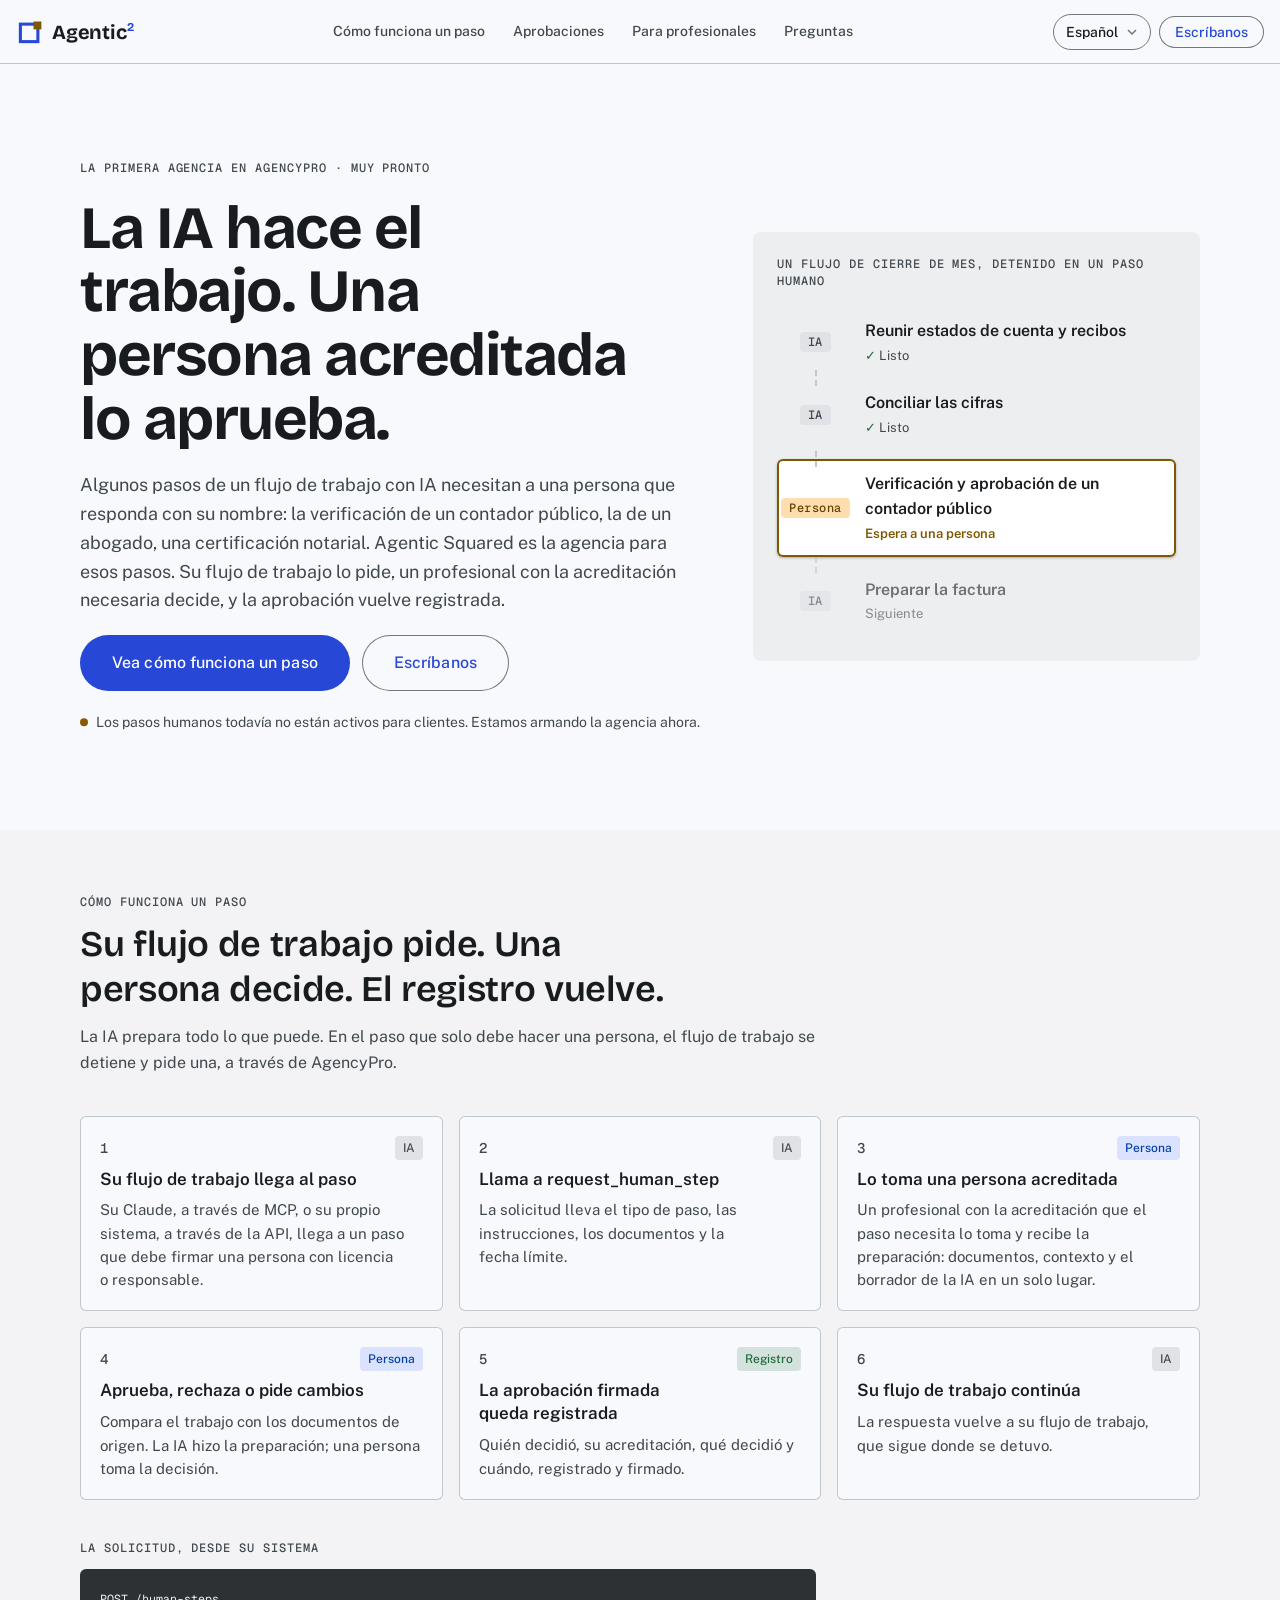
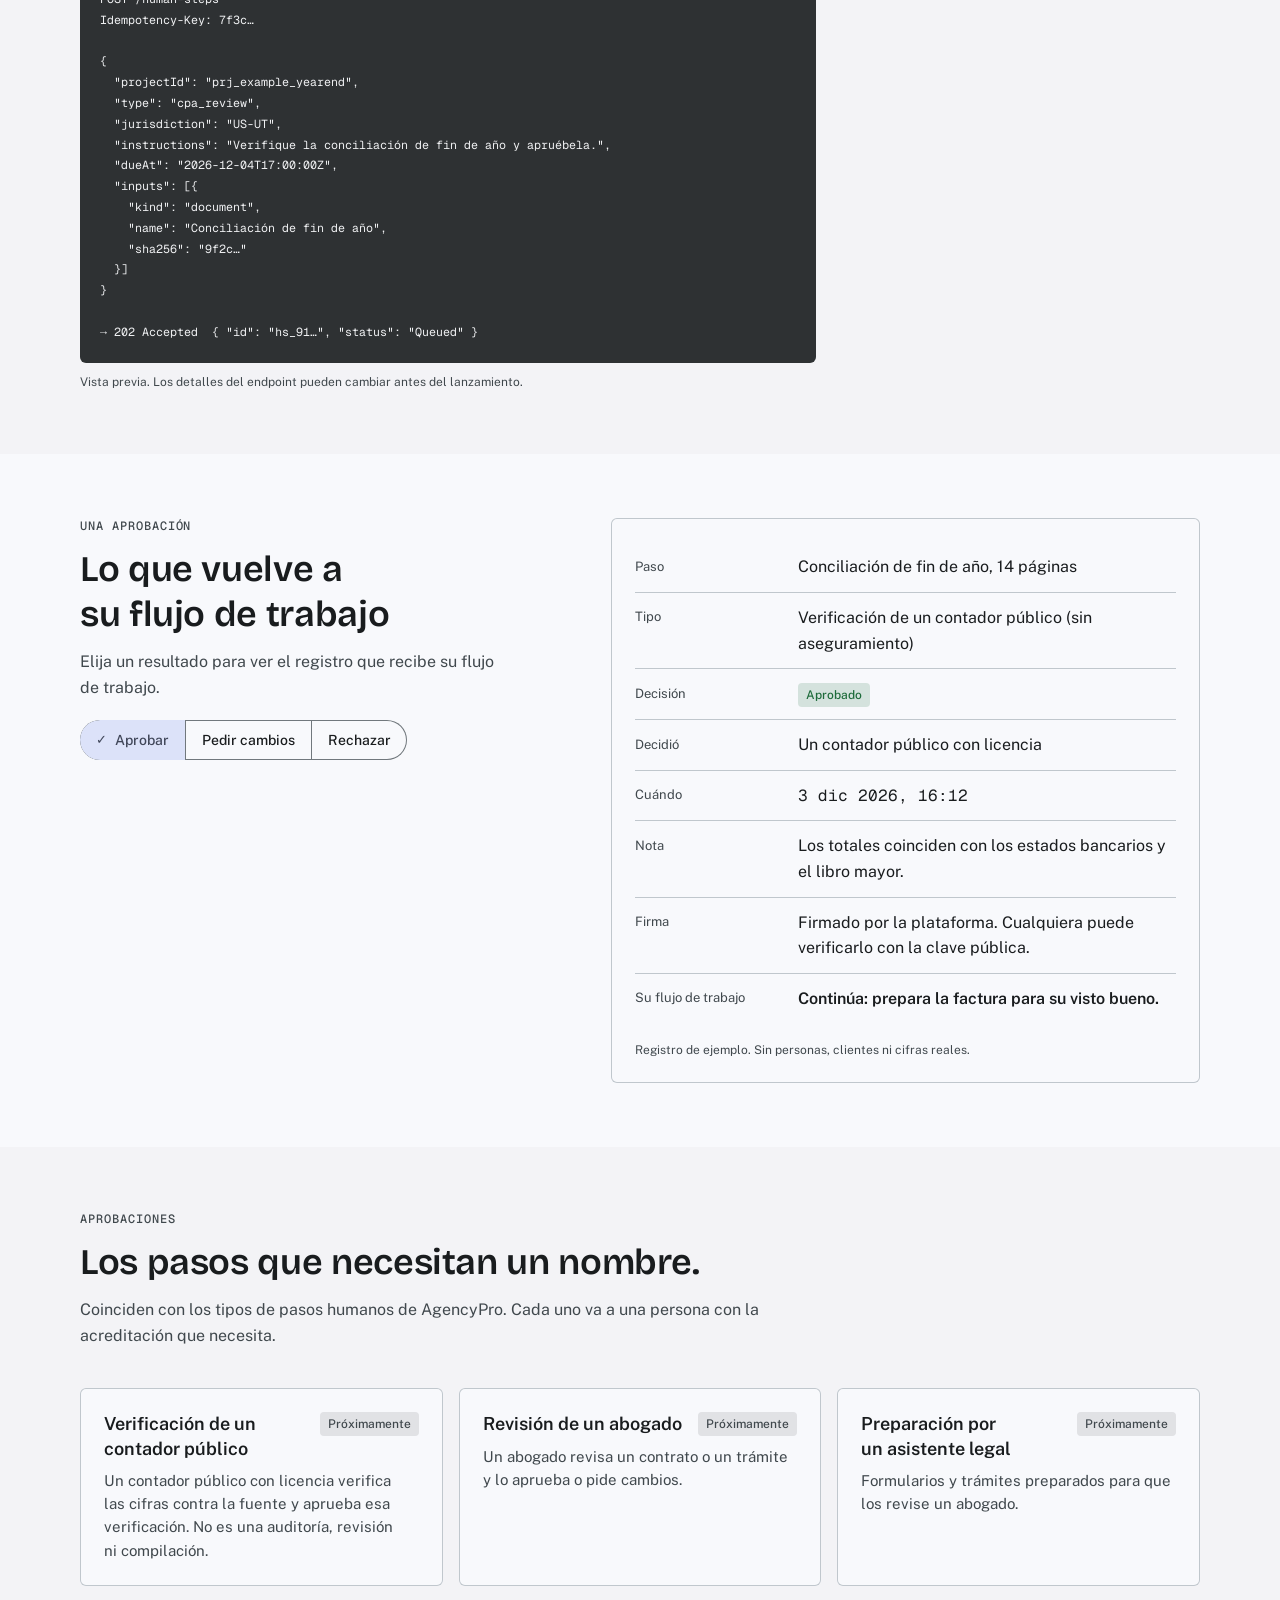
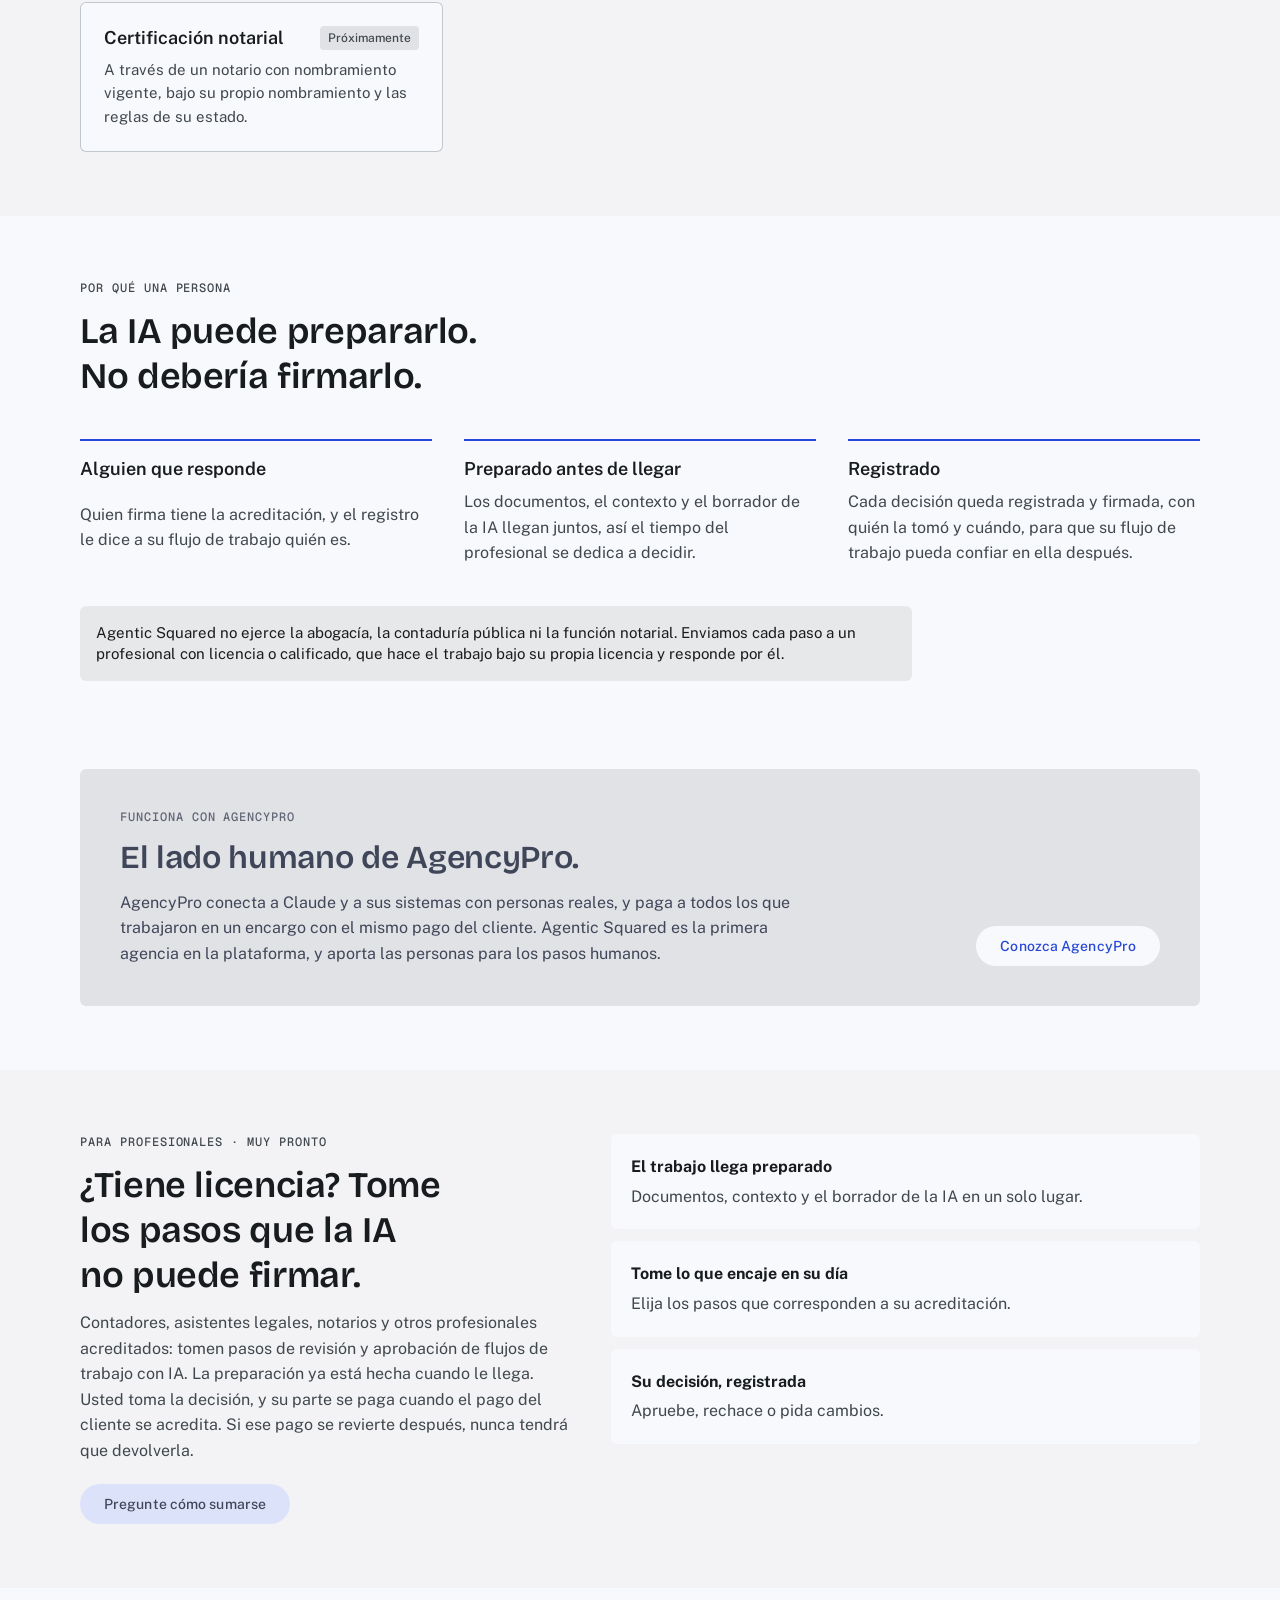
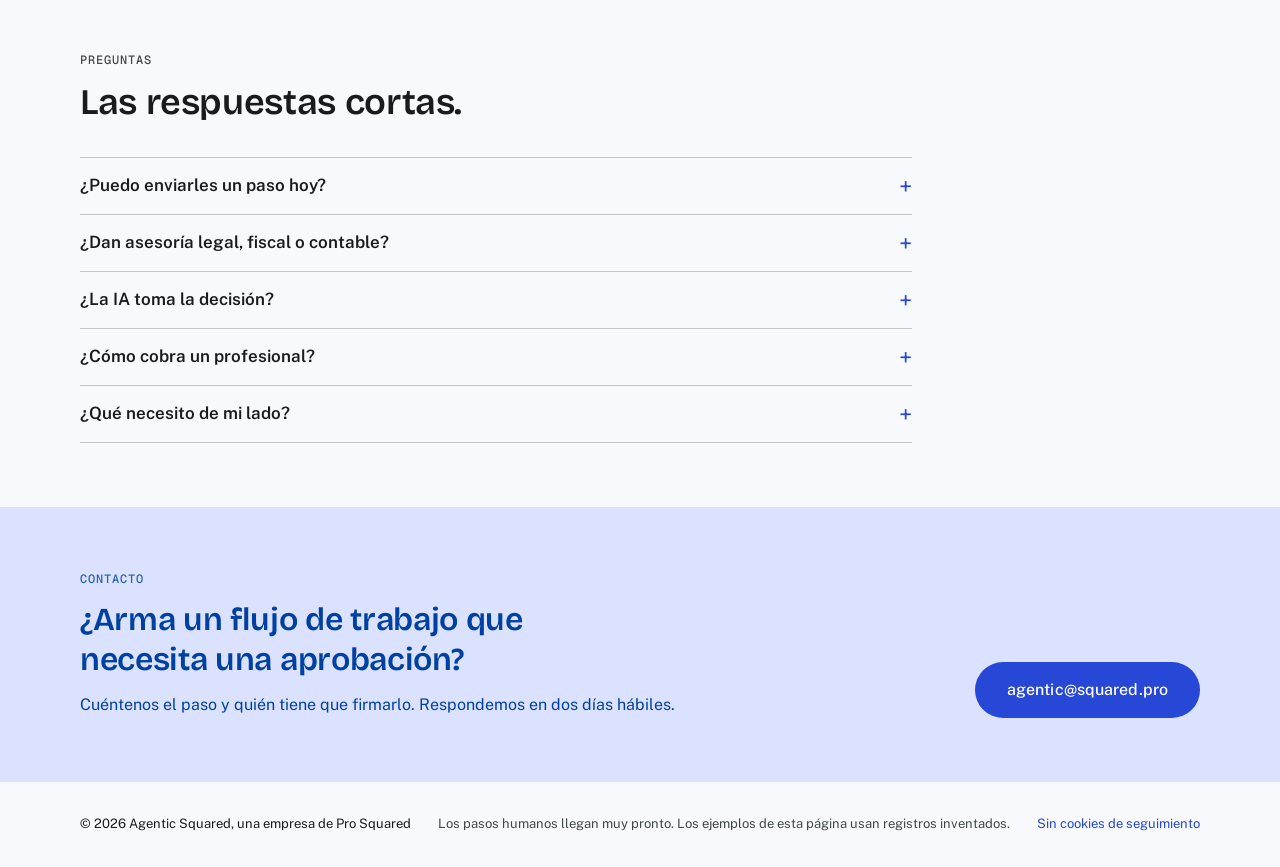
==== commit e40219cc: "Self-host fonts (design system 0.38.1) and add the cookie consent component; no third-party requests" ====
--- a/es/index.html
+++ b/es/index.html
@@ -124,9 +124,7 @@
 <meta property="og:url" content="https://rodmjay.github.io/agentic-squared/es/">
 <meta property="og:locale" content="es_419">
 <link rel="icon" href="data:image/svg+xml,%3Csvg xmlns='http://www.w3.org/2000/svg' viewBox='0 0 32 32'%3E%3Crect x='5' y='7' width='20' height='20' fill='none' stroke='%232747d6' stroke-width='3.5'/%3E%3Crect x='20' y='4' width='9' height='9' fill='%23e8a317'/%3E%3C/svg%3E">
-<link rel="preconnect" href="https://fonts.googleapis.com">
-<link rel="preconnect" href="https://fonts.gstatic.com" crossorigin>
-<link rel="stylesheet" href="https://fonts.googleapis.com/css2?family=Bricolage+Grotesque:opsz,wght@12..96,500;12..96,700&family=Geist+Mono:wght@400;500&family=Public+Sans:wght@400;500;600&display=swap">
+<link rel="stylesheet" href="../ds/fonts.css">
 <link rel="stylesheet" href="../ds/design-system.css">
 <link rel="stylesheet" href="../home.css">
 </head>
@@ -314,7 +312,10 @@
 <footer class="ds-container foot">
   <span>© 2026 Agentic Squared, una empresa de Pro Squared</span>
   <span class="ds-variant">Los pasos humanos llegan muy pronto. Los ejemplos de esta página usan registros inventados.</span>
+  <a href="#" data-consent-open></a>
 </footer>
+<script src="../ds/consent.global.js"></script>
+<script>DSConsent.consent({ lang: document.documentElement.lang.slice(0,2), site: "agentic-squared", bannerVersion: "1", policyVersion: "2026-11-22", necessary: [], registry: [] });</script>
 <script src="../home.js" defer></script>
 </body>
 </html>
--- a/ds/fonts.css
+++ b/ds/fonts.css
@@ -0,0 +1,50 @@
+@font-face {
+  font-family: 'Bricolage Grotesque Variable';
+  font-style: normal;
+  font-display: swap;
+  font-weight: 200 800;
+  src: url(fonts/bricolage-grotesque/bricolage-grotesque-latin-ext-wght-normal.woff2) format('woff2-variations');
+  unicode-range: U+0100-02BA,U+02BD-02C5,U+02C7-02CC,U+02CE-02D7,U+02DD-02FF,U+0304,U+0308,U+0329,U+1D00-1DBF,U+1E00-1E9F,U+1EF2-1EFF,U+2020,U+20A0-20AB,U+20AD-20C0,U+2113,U+2C60-2C7F,U+A720-A7FF;
+}
+@font-face {
+  font-family: 'Bricolage Grotesque Variable';
+  font-style: normal;
+  font-display: swap;
+  font-weight: 200 800;
+  src: url(fonts/bricolage-grotesque/bricolage-grotesque-latin-wght-normal.woff2) format('woff2-variations');
+  unicode-range: U+0000-00FF,U+0131,U+0152-0153,U+02BB-02BC,U+02C6,U+02DA,U+02DC,U+0304,U+0308,U+0329,U+2000-206F,U+20AC,U+2122,U+2191,U+2193,U+2212,U+2215,U+FEFF,U+FFFD;
+}
+
+@font-face {
+  font-family: 'Geist Mono Variable';
+  font-style: normal;
+  font-display: swap;
+  font-weight: 100 900;
+  src: url(fonts/geist-mono/geist-mono-latin-ext-wght-normal.woff2) format('woff2-variations');
+  unicode-range: U+0100-02BA,U+02BD-02C5,U+02C7-02CC,U+02CE-02D7,U+02DD-02FF,U+0304,U+0308,U+0329,U+1D00-1DBF,U+1E00-1E9F,U+1EF2-1EFF,U+2020,U+20A0-20AB,U+20AD-20C0,U+2113,U+2C60-2C7F,U+A720-A7FF;
+}
+@font-face {
+  font-family: 'Geist Mono Variable';
+  font-style: normal;
+  font-display: swap;
+  font-weight: 100 900;
+  src: url(fonts/geist-mono/geist-mono-latin-wght-normal.woff2) format('woff2-variations');
+  unicode-range: U+0000-00FF,U+0131,U+0152-0153,U+02BB-02BC,U+02C6,U+02DA,U+02DC,U+0304,U+0308,U+0329,U+2000-206F,U+20AC,U+2122,U+2191,U+2193,U+2212,U+2215,U+FEFF,U+FFFD;
+}
+
+@font-face {
+  font-family: 'Public Sans Variable';
+  font-style: normal;
+  font-display: swap;
+  font-weight: 100 900;
+  src: url(fonts/public-sans/public-sans-latin-ext-wght-normal.woff2) format('woff2-variations');
+  unicode-range: U+0100-02BA,U+02BD-02C5,U+02C7-02CC,U+02CE-02D7,U+02DD-02FF,U+0304,U+0308,U+0329,U+1D00-1DBF,U+1E00-1E9F,U+1EF2-1EFF,U+2020,U+20A0-20AB,U+20AD-20C0,U+2113,U+2C60-2C7F,U+A720-A7FF;
+}
+@font-face {
+  font-family: 'Public Sans Variable';
+  font-style: normal;
+  font-display: swap;
+  font-weight: 100 900;
+  src: url(fonts/public-sans/public-sans-latin-wght-normal.woff2) format('woff2-variations');
+  unicode-range: U+0000-00FF,U+0131,U+0152-0153,U+02BB-02BC,U+02C6,U+02DA,U+02DC,U+0304,U+0308,U+0329,U+2000-206F,U+20AC,U+2122,U+2191,U+2193,U+2212,U+2215,U+FEFF,U+FFFD;
+}
--- a/ds/design-system.css
+++ b/ds/design-system.css
@@ -26,6 +26,8 @@
   --ds-skin-4: #a46c4a; --ds-skin-5: #7a4a30; --ds-skin-6: #4f2f1f;
   --ds-hair-1: #241c17; --ds-hair-2: #4a3226; --ds-hair-3: #7a4b2a; --ds-hair-4: #c99a5b; --ds-hair-5: #9c9a95;
 
+  --ds-logo-plate: light-dark(#ffffff, #e6e4de);
+
   --space-1: 0.25rem; --space-2: 0.5rem; --space-3: 0.75rem; --space-4: 1rem;
   --space-5: 1.25rem; --space-6: 1.5rem; --space-8: 2rem; --space-10: 2.5rem;
   --space-12: 3rem; --space-16: 4rem; --space-24: 6rem;
@@ -64,14 +66,14 @@
 }
 
 :root {
-  --ds-series-1: light-dark(#00639b, #94ccff);
-  --ds-series-2: light-dark(#006a6a, #4cdada);
-  --ds-series-3: light-dark(#4fb8b6, #a6f2f0);
-  --ds-series-4: light-dark(#7d5800, #f8bd2a);
-  --ds-series-5: light-dark(#d9a531, #ffdea3);
-  --ds-series-6: light-dark(#386a20, #9cd67d);
-  --ds-series-7: light-dark(#7fb862, #c9eeb2);
-  --ds-series-8: light-dark(#b02f00, #ffb59c);
+  --ds-series-1: light-dark(#2a78d6, #3987e5);
+  --ds-series-2: light-dark(#eb6834, #d95926);
+  --ds-series-3: light-dark(#1baf7a, #199e70);
+  --ds-series-4: light-dark(#eda100, #c98500);
+  --ds-series-5: light-dark(#e87ba4, #d55181);
+  --ds-series-6: light-dark(#008300, #008300);
+  --ds-series-7: light-dark(#0090a8, #0aa0b8);
+  --ds-series-8: light-dark(#e34948, #e66767);
   --ds-series-9: light-dark(#73796e, #a9ada1);
 }
 
@@ -114,8 +116,9 @@
   --md-sys-color-on-error: light-dark(#ffffff, #690005);
   --md-sys-color-error-container: light-dark(#ffdad6, #93000a);
   --md-sys-color-on-error-container: light-dark(#93000a, #ffdad6);
-  --md-ref-typeface-brand: "Bricolage Grotesque", "Avenir Next", "Segoe UI", sans-serif;
-  --md-ref-typeface-plain: "Public Sans", "Helvetica Neue", Arial, sans-serif;
+  --md-ref-typeface-brand: "Bricolage Grotesque", "Bricolage Grotesque Variable", "Avenir Next", "Segoe UI", sans-serif;
+  --md-ref-typeface-plain: "Public Sans", "Public Sans Variable", "Helvetica Neue", Arial, sans-serif;
+  --md-ref-typeface-mono: "Geist Mono", "Geist Mono Variable", ui-monospace, "SF Mono", Menlo, monospace;
   --brand-corner: 0.5;
 }
 
@@ -133,6 +136,11 @@
   --spark: var(--md-sys-color-tertiary);
   --success: light-dark(#1d6b3a, #7fd99a);
   --warning: light-dark(#8a5a00, #f5c065);
+
+  --success-container: light-dark(#b6f2c4, #00522b);
+  --on-success-container: light-dark(#00210d, #b6f2c4);
+  --warning-container: light-dark(#ffddb3, #693f00);
+  --on-warning-container: light-dark(#2c1800, #ffddb3);
 
   --font-sans: var(--md-ref-typeface-plain);
   --font-heading: var(--md-ref-typeface-brand);
@@ -209,6 +217,10 @@
 .ds-btn:is(.outlined, .text):hover { box-shadow: inset 0 0 0 1px var(--md-sys-color-outline); }
 .ds-btn.text:hover { box-shadow: none; }
 .ds-btn.error { background: var(--md-sys-color-error); color: var(--md-sys-color-on-error); }
+.ds-btn.text.error { background: transparent; color: var(--md-sys-color-error); }
+.ds-btn:is(.tonal, .outlined, .text, .elevated, .error):disabled, .ds-btn:is(.tonal, .outlined, .text, .elevated, .error)[aria-disabled="true"] {
+  background: color-mix(in srgb, var(--md-sys-color-on-surface) 12%, transparent); color: color-mix(in srgb, var(--md-sys-color-on-surface) 38%, transparent); box-shadow: none; pointer-events: none; }
+.ds-btn.text:disabled { background: transparent; }
 .ds-btn.sm { height: 2rem; padding: 0 var(--space-4); }
 .ds-btn.lg { height: 3.5rem; padding: 0 var(--space-8); font-size: var(--md-sys-typescale-title-medium-size); }
 .ds-btn.icon { width: 2.5rem; padding: 0; }
@@ -245,6 +257,20 @@
 .ds-badge { display: inline-grid; place-items: center; min-width: 1rem; height: 1rem; padding: 0 0.25rem; border-radius: var(--md-sys-shape-corner-full);
   background: var(--md-sys-color-error); color: var(--md-sys-color-on-error); font: 500 var(--md-sys-typescale-label-small-size)/1 var(--md-ref-typeface-plain); }
 
+.ds-badge.dot { min-width: 0; width: 0.375rem; height: 0.375rem; padding: 0; }
+.ds-tab[data-nav] { padding-right: 3rem; }
+.ds-tab > .ds-badge[data-needs] { position: absolute; top: 50%; right: 0.5rem; transform: translateY(-50%); }
+.ds-tab > .ds-badge.dot[data-needs] { right: 1.25rem; }
+.ds-nav-icon { position: relative; display: inline-grid; place-items: center; }
+.ds-nav-icon > .ds-badge[data-needs] { position: absolute; top: -0.25rem; left: calc(100% - 0.5rem); }
+.ds-nav-icon > .ds-badge.dot[data-needs] { top: 0; left: calc(100% - 0.25rem); }
+.ds-list-item > .ds-badge[data-needs] { margin-left: auto; }
+.ds-nav-inline[data-nav] { position: relative; padding-inline-end: 2.25rem; }
+.ds-nav-inline > .ds-badge[data-needs] { position: absolute; top: 50%; right: 0.5rem; transform: translateY(-50%); }
+.ds-nav-inline > .ds-badge.dot[data-needs] { right: 0.875rem; }
+.ds-sr { position: absolute; width: 1px; height: 1px; overflow: hidden; clip: rect(0 0 0 0); white-space: nowrap; }
+@media (forced-colors: active) { .ds-badge { forced-color-adjust: none; background: Mark; color: MarkText; } }
+
 .ds-field { display: grid; gap: var(--space-1); }
 .ds-field > label, .ds-field-label { font: var(--md-sys-typescale-body-small-weight) var(--md-sys-typescale-body-small-size)/1.4 var(--md-ref-typeface-plain); color: var(--md-sys-color-on-surface-variant); }
 .ds-input, .ds-textarea, .ds-select {
@@ -260,6 +286,8 @@
 .ds-input[aria-invalid="true"] { border-color: var(--md-sys-color-error); }
 .ds-field:focus-within > label { color: var(--md-sys-color-primary); }
 .ds-supporting { font: var(--md-sys-typescale-body-small-weight) var(--md-sys-typescale-body-small-size)/var(--md-sys-typescale-body-small-line-height) var(--md-ref-typeface-plain); color: var(--md-sys-color-on-surface-variant); }
+.ds-supporting.error, .ds-field:has(> [aria-invalid="true"]) > .ds-supporting { color: var(--md-sys-color-error); }
+.ds-field:has(> [aria-invalid="true"]) > label { color: var(--md-sys-color-error); }
 
 .ds-check { display: inline-flex; align-items: center; gap: var(--space-3); min-height: 2.5rem; cursor: pointer; font: var(--md-sys-typescale-body-large-weight) var(--md-sys-typescale-body-medium-size)/1.4 var(--md-ref-typeface-plain); }
 .ds-check input[type="checkbox"]:not(.ds-switch), .ds-check input[type="radio"] { width: 1.125rem; height: 1.125rem; margin: 0; accent-color: var(--md-sys-color-primary); }
@@ -277,7 +305,7 @@
 
 .ds-tabs { display: flex; max-width: 100%; overflow-x: auto; border-bottom: 1px solid var(--md-sys-color-outline-variant); scrollbar-width: none; }
 .ds-tab {
-  flex: 0 0 auto; height: 3rem; padding: 0 var(--space-4); border: 0; background: transparent; cursor: pointer; text-decoration: none;
+  flex: 0 0 auto; display: inline-flex; align-items: center; gap: var(--space-2); height: 3rem; padding: 0 var(--space-4); border: 0; background: transparent; cursor: pointer; text-decoration: none;
   font: var(--md-sys-typescale-title-small-weight) var(--md-sys-typescale-title-small-size)/1 var(--md-ref-typeface-plain); color: var(--md-sys-color-on-surface-variant);
 }
 .ds-tab[aria-selected="true"], .ds-tab[aria-current="page"] { color: var(--md-sys-color-primary); }
@@ -350,3 +378,656 @@
   min-height: 4rem; padding: var(--space-2) max(var(--gutter), env(safe-area-inset-right, 0px)) var(--space-2) max(var(--gutter), env(safe-area-inset-left, 0px));
   background: var(--md-sys-color-surface-container);
 }
+
+.ds-connect { display: grid; gap: var(--space-4); padding: var(--space-6); border-radius: var(--md-sys-shape-corner-large); background: var(--md-sys-color-surface-container-low); }
+.ds-connect-head { display: grid; gap: var(--space-2); }
+.ds-connect-title { margin: 0; font: 600 var(--md-sys-typescale-headline-small-size)/1.25 var(--md-ref-typeface-brand); color: var(--md-sys-color-on-surface); }
+.ds-connect-head p { margin: 0; color: var(--md-sys-color-on-surface-variant); }
+.ds-connect-actions { display: flex; flex-wrap: wrap; gap: var(--space-2); margin-top: var(--space-2); }
+.ds-connect-panel { display: grid; gap: var(--space-3); min-width: 0; }
+.ds-connect-panel[hidden] { display: none; }
+.ds-connect-copy.prompt code { font-family: var(--md-ref-typeface-plain); white-space: normal; }
+.ds-connect-steps { margin: 0; padding-left: 1.25rem; display: grid; gap: var(--space-1); color: var(--md-sys-color-on-surface); }
+.ds-connect-copy { display: grid; gap: var(--space-1); min-width: 0; }
+.ds-connect-label { font: 500 var(--md-sys-typescale-label-medium-size)/1.3 var(--md-ref-typeface-plain); color: var(--md-sys-color-on-surface-variant); }
+.ds-connect-code { display: flex; align-items: flex-start; gap: var(--space-2); min-width: 0; padding: var(--space-2) var(--space-2) var(--space-2) var(--space-3);
+  border-radius: var(--md-sys-shape-corner-small); background: var(--md-sys-color-surface-container-highest); }
+.ds-connect-code code { flex: 1; min-width: 0; overflow-x: auto; white-space: pre; padding-block: 0.375rem; font: 0.875rem/1.5 var(--md-ref-typeface-mono); color: var(--md-sys-color-on-surface); }
+.ds-connect-perms { display: grid; grid-template-columns: repeat(auto-fit, minmax(14rem, 1fr)); gap: var(--space-4); padding-top: var(--space-2); border-top: 1px solid var(--md-sys-color-outline-variant); }
+.ds-connect-perm h4 { margin: 0 0 var(--space-1); font: 600 var(--md-sys-typescale-title-small-size)/1.3 var(--md-ref-typeface-plain); }
+.ds-connect-perm ul { margin: 0; padding: 0; list-style: none; display: grid; gap: var(--space-1); }
+.ds-connect-perm li { display: flex; gap: var(--space-2); color: var(--md-sys-color-on-surface); }
+.ds-connect-perm.can li::before { content: "✓"; color: var(--success); font-weight: 700; }
+.ds-connect-perm.cannot li::before { content: "✕"; color: var(--md-sys-color-on-surface-variant); font-weight: 700; }
+
+.ds-dialog {
+  width: min(28rem, calc(100vw - 2rem)); max-height: calc(100dvh - 3rem); padding: 0; border: none;
+  border-radius: var(--md-sys-shape-corner-extra-large); background: var(--md-sys-color-surface-container-high);
+  color: var(--md-sys-color-on-surface); box-shadow: var(--md-sys-elevation-level3);
+}
+.ds-dialog::backdrop { background: color-mix(in srgb, var(--md-sys-color-scrim, #000) 40%, transparent); }
+.ds-dialog-body { display: grid; gap: var(--space-4); padding: var(--space-6); }
+.ds-dialog-icon { width: 1.5rem; height: 1.5rem; justify-self: center; color: var(--md-sys-color-error); }
+.ds-dialog h2 { margin: 0; text-align: center; text-wrap: balance;
+  font: var(--md-sys-typescale-headline-small-weight, 400) var(--md-sys-typescale-headline-small-size)/1.3 var(--md-ref-typeface-brand); }
+.ds-dialog p { margin: 0; color: var(--md-sys-color-on-surface-variant); font: var(--md-sys-typescale-body-medium-size)/1.5 var(--md-ref-typeface-plain); }
+.ds-dialog-actions { display: flex; flex-wrap: wrap; justify-content: flex-end; gap: var(--space-2); padding-top: var(--space-2); }
+
+.ds-confirm-lost { margin: 0; padding: var(--space-3) var(--space-4) var(--space-3) var(--space-8); border-radius: var(--md-sys-shape-corner-medium);
+  background: var(--md-sys-color-error-container); color: var(--md-sys-color-on-error-container);
+  font: var(--md-sys-typescale-body-medium-size)/1.5 var(--md-ref-typeface-plain); }
+.ds-confirm-lost li + li { margin-top: var(--space-1); }
+.ds-dialog p.ds-confirm-window { color: var(--md-sys-color-on-surface); }
+
+.ds-code { display: grid; gap: var(--space-2); justify-items: center; }
+.ds-code label { font: var(--md-sys-typescale-body-small-size)/1.4 var(--md-ref-typeface-plain); color: var(--md-sys-color-on-surface-variant); }
+.ds-code-field { --slot: 2.75rem; position: relative; display: grid; grid-template-columns: repeat(6, var(--slot)); gap: 0.5rem; }
+.ds-code-field span { display: grid; place-items: center; height: 3.25rem; border-radius: var(--md-sys-shape-corner-small);
+  background: var(--md-sys-color-surface-container-highest); box-shadow: inset 0 -2px 0 var(--md-sys-color-outline-variant);
+  font: 500 1.5rem/1 var(--md-ref-typeface-mono); font-variant-numeric: tabular-nums; color: var(--md-sys-color-on-surface);
+  transition: box-shadow var(--md-sys-motion-duration-short4) var(--md-sys-motion-easing-standard); }
+.ds-code-field input { position: absolute; inset: 0; width: 100%; height: 100%; margin: 0; padding: 0; border: 0; opacity: 0; cursor: text; font-size: 16px; }
+.ds-code-field input:focus-visible ~ span.next { box-shadow: inset 0 -2px 0 var(--md-sys-color-primary), 0 0 0 2px var(--md-sys-color-primary); }
+.ds-code-field.invalid span { box-shadow: inset 0 -2px 0 var(--md-sys-color-error); }
+.ds-code-field.disabled span { opacity: 0.5; }
+@media (max-width: 26rem) { .ds-code-field { --slot: 2.25rem; gap: 0.375rem; } .ds-code-field span { height: 2.75rem; font-size: 1.25rem; } }
+.ds-code-msg { min-height: 1.4em; text-align: center; font: var(--md-sys-typescale-body-small-size)/1.4 var(--md-ref-typeface-plain); color: var(--md-sys-color-on-surface-variant); }
+.ds-code-msg.error { color: var(--md-sys-color-error); }
+.ds-code-resend { border: none; background: none; padding: var(--space-1) var(--space-2); cursor: pointer; border-radius: var(--md-sys-shape-corner-full);
+  color: var(--md-sys-color-primary); font: var(--md-sys-typescale-label-large-weight, 500) var(--md-sys-typescale-label-large-size)/1.4 var(--md-ref-typeface-plain); }
+.ds-code-resend:disabled { color: var(--md-sys-color-on-surface-variant); cursor: default; }
+.ds-code-resend:focus-visible { outline: 3px solid var(--md-sys-color-secondary); outline-offset: 2px; }
+
+.ds-dialog.sheet { width: min(32rem, calc(100vw - 2rem)); }
+.ds-dialog.sheet .ds-dialog-body { gap: var(--space-3); }
+.ds-dialog.sheet .ds-overline { margin: 0; overflow: hidden; text-overflow: ellipsis; white-space: nowrap; }
+.ds-sheet-choices { display: grid; gap: var(--space-1); }
+.ds-sheet-choices > button { all: unset; box-sizing: border-box; display: flex; align-items: center; gap: var(--space-3); width: 100%;
+  min-height: 3.5rem; padding: 0 var(--space-4); border-radius: var(--md-sys-shape-corner-large); cursor: pointer;
+  font: 500 var(--md-sys-typescale-title-medium-size)/1.3 var(--md-ref-typeface-plain); color: var(--md-sys-color-on-surface); }
+.ds-sheet-choices > button:hover { background: color-mix(in srgb, var(--md-sys-color-on-surface) 8%, transparent); }
+.ds-sheet-choices > button:focus-visible, .ds-sheet-choices > button[aria-current="true"] {
+  background: var(--md-sys-color-secondary-container); color: var(--md-sys-color-on-secondary-container);
+  outline: 3px solid var(--md-sys-color-primary); outline-offset: 2px; }
+.ds-sheet-choices > button .ds-key { min-width: 1.5rem; color: var(--md-sys-color-on-surface-variant); font-variant-numeric: tabular-nums; }
+
+.ds-snackbar { display: inline-flex; align-items: center; gap: var(--space-4); max-width: 36rem; min-height: 3rem; padding: 0.75rem 1rem;
+  border-radius: var(--md-sys-shape-corner-extra-small); box-shadow: var(--md-sys-elevation-level3);
+  background: var(--md-sys-color-inverse-surface); color: var(--md-sys-color-inverse-on-surface);
+  font: var(--md-sys-typescale-body-medium-size)/1.4 var(--md-ref-typeface-plain); }
+.ds-snackbar-action { color: var(--md-sys-color-inverse-primary); font-weight: 500; white-space: nowrap; }
+.ds-snackbar.error { background: var(--md-sys-color-error-container); color: var(--md-sys-color-on-error-container); }
+
+.ds-icon { width: 1.5rem; height: 1.5rem; flex: none; fill: currentColor; vertical-align: middle; }
+.ds-icon.sm { width: 1.25rem; height: 1.25rem; }
+.ds-icon.lg { width: 2rem; height: 2rem; }
+
+.ds-logo {
+  display: inline-grid; place-items: center; flex: none; width: 2.5rem; height: 2.5rem; padding: var(--space-1);
+  border-radius: var(--md-sys-shape-corner-small); background: var(--ds-logo-plate);
+  box-shadow: inset 0 0 0 1px var(--md-sys-color-outline-variant); overflow: hidden;
+}
+.ds-logo img, .ds-logo svg { max-width: 100%; max-height: 100%; object-fit: contain; }
+.ds-logo.lg { width: 3.5rem; height: 3.5rem; padding: var(--space-2); }
+
+.ds-account { position: relative; display: inline-flex; }
+.ds-account > button { border: 0; padding: 0; background: none; border-radius: 50%; cursor: pointer; }
+.ds-account > button:focus-visible { outline: 3px solid var(--md-sys-color-secondary); outline-offset: 2px; }
+.ds-menu {
+  min-width: 14rem; max-width: min(20rem, calc(100vw - 2rem)); margin: 0; padding: var(--space-2) 0;
+  border: 0; border-radius: var(--md-sys-shape-corner-extra-small); background: var(--md-sys-color-surface-container);
+  color: var(--md-sys-color-on-surface); box-shadow: var(--md-sys-elevation-level2);
+  font: var(--md-sys-typescale-body-large-weight) var(--md-sys-typescale-label-large-size)/1.4 var(--md-ref-typeface-plain);
+}
+.ds-menu[popover] { position: fixed; inset: auto; }
+.ds-menu .ds-menu-who { display: grid; gap: 2px; padding: var(--space-2) var(--space-4) var(--space-3); }
+.ds-menu .ds-menu-who span { color: var(--md-sys-color-on-surface-variant); font-size: var(--md-sys-typescale-body-small-size); overflow-wrap: anywhere; }
+.ds-menu hr { border: 0; height: 1px; margin: var(--space-1) 0; background: var(--md-sys-color-outline-variant); }
+.ds-menu :is(a, button) {
+  display: flex; align-items: center; gap: var(--space-3); width: 100%; min-height: 3rem; padding: 0 var(--space-4);
+  border: 0; background: none; color: inherit; font: inherit; text-align: start; text-decoration: none; cursor: pointer;
+}
+.ds-menu :is(a, button):hover { background: color-mix(in srgb, var(--md-sys-color-on-surface) 8%, transparent); }
+.ds-menu :is(a, button):focus-visible { outline: 2px solid var(--md-sys-color-secondary); outline-offset: -2px; }
+
+.ds-chart { display: grid; gap: var(--space-2); min-width: 0; font-family: var(--md-ref-typeface-plain); }
+.ds-chart-title { font: var(--md-sys-typescale-title-small-weight) var(--md-sys-typescale-title-small-size)/1.4 var(--md-ref-typeface-plain); color: var(--md-sys-color-on-surface); }
+.ds-chart-plot { position: relative; min-width: 0; }
+.ds-chart-plot svg { display: block; max-width: 100%; height: auto; overflow: visible; }
+.ds-chart-tip {
+  position: absolute; z-index: 2; display: grid; gap: 2px; min-width: 8rem; max-width: 16rem; padding: var(--space-2) var(--space-3);
+  pointer-events: none; border-radius: var(--md-sys-shape-corner-extra-small); background: var(--md-sys-color-inverse-surface);
+  color: var(--md-sys-color-inverse-on-surface); font-size: var(--md-sys-typescale-body-small-size); line-height: 1.4; box-shadow: var(--md-sys-elevation-level2);
+}
+.ds-chart-tip[hidden] { display: none; }
+.ds-chart-tip span { display: flex; align-items: center; gap: var(--space-2); }
+.ds-chart-tip b { margin-inline-start: auto; font-variant-numeric: tabular-nums; }
+.ds-chart-tip i { width: 0.625rem; height: 0.625rem; border-radius: 2px; flex: none; }
+.ds-chart-toggle { justify-self: start; }
+.ds-legend { display: flex; flex-wrap: wrap; gap: var(--space-1) var(--space-4); margin: 0; padding: 0; list-style: none;
+  font-size: var(--md-sys-typescale-body-small-size); color: var(--md-sys-color-on-surface-variant); }
+.ds-legend li { display: inline-flex; align-items: center; gap: var(--space-2); }
+.ds-legend-key { display: inline-block; width: 0.75rem; height: 0.75rem; border-radius: 3px; flex: none; }
+.ds-legend-scale { align-items: center; gap: var(--space-1); }
+.ds-stat { display: grid; gap: var(--space-1); min-width: 0; padding: var(--space-4); border-radius: var(--md-sys-shape-corner-medium);
+  background: var(--md-sys-color-surface-container-low); box-shadow: inset 0 0 0 1px var(--md-sys-color-outline-variant); }
+.ds-stat-label { font-size: var(--md-sys-typescale-label-large-size); color: var(--md-sys-color-on-surface-variant); }
+.ds-stat-value { font: 600 var(--md-sys-typescale-headline-small-size)/1.2 var(--md-ref-typeface-brand); color: var(--md-sys-color-on-surface); font-variant-numeric: tabular-nums; }
+.ds-stat-foot { display: flex; align-items: center; gap: var(--space-2); flex-wrap: wrap; font-size: var(--md-sys-typescale-body-small-size); color: var(--md-sys-color-on-surface-variant); }
+.ds-stat-foot .ds-spark { margin-inline-start: auto; }
+.ds-stat-delta { font-weight: 600; font-variant-numeric: tabular-nums; }
+.ds-stat-delta.good { color: var(--success); }
+.ds-stat-delta.bad { color: var(--md-sys-color-error); }
+.ds-bar-table td.ds-bar-cell { width: 50%; }
+.ds-bar-table td.ds-bar-cell span { display: block; width: var(--w); min-width: 2px; height: 0.625rem; border-radius: 0 4px 4px 0; background: var(--md-sys-color-primary); }
+
+.ds-bar-table tr.warn td.ds-bar-cell span { background: var(--warning); }
+.ds-bar-table tr.over td.ds-bar-cell span { background: var(--md-sys-color-error); }
+.ds-bar-table tr.over td.num { color: var(--md-sys-color-error); font-weight: 600; }
+.ds-bar-table td.num { white-space: nowrap; }
+.ds-bar-table .ds-bar-of { color: var(--md-sys-color-on-surface-variant); font-weight: 400; }
+
+.ds-settings { display: grid; grid-template-columns: 17.5rem minmax(0, 1fr); gap: var(--space-6); align-items: start;
+  max-width: 72rem; margin-inline: auto; padding: var(--space-6) var(--space-4); }
+.ds-settings-nav { position: sticky; top: var(--space-4); }
+.ds-settings-nav .ds-list { padding: 0; }
+.ds-settings-nav .ds-list-item { min-height: 3.5rem; border-radius: var(--md-sys-shape-corner-full); padding-inline: var(--space-4) var(--space-3); }
+.ds-settings-nav .ds-list-item > .ds-icon { flex: none; color: var(--md-sys-color-on-surface-variant); }
+.ds-settings-nav .ds-list-item .supporting { display: none; }
+.ds-settings-nav .ds-list-item[aria-current="page"] { background: var(--md-sys-color-secondary-container); color: var(--md-sys-color-on-secondary-container); }
+.ds-settings-nav .ds-list-item[aria-current="page"] > .ds-icon { color: inherit; }
+.ds-settings-nav .ds-list-item > .ds-badge[data-needs] { flex: none; }
+.ds-settings-nav .ds-list-item::before { content: ""; order: 99; flex: none; width: 1.5rem; }
+.ds-settings-nav .ds-list-item:has(> .ds-badge[data-needs])::before { display: none; }
+.ds-settings-nav hr { margin: var(--space-2) var(--space-4); border: 0; border-top: 1px solid var(--md-sys-color-outline-variant); }
+.ds-settings-nav .ds-overline { display: block; padding: var(--space-3) var(--space-4) var(--space-1); }
+.ds-settings-back { display: none; }
+
+.ds-settings-pane { display: grid; gap: var(--space-6); min-width: 0; }
+.ds-settings-head { display: grid; gap: var(--space-1); }
+.ds-settings-head h1 { margin: 0; font: var(--md-sys-typescale-headline-small-weight, 400) var(--md-sys-typescale-headline-small-size)/1.3 var(--md-ref-typeface-brand); }
+.ds-settings-head p { margin: 0; color: var(--md-sys-color-on-surface-variant); font: var(--md-sys-typescale-body-medium-size)/1.5 var(--md-ref-typeface-plain); }
+.ds-settings-pane > .ds-card { padding: 0; }
+.ds-settings-pane > .ds-card > .ds-card-header { padding: var(--space-4) var(--space-4) var(--space-2); }
+
+@media (max-width: 839.98px) {
+  .ds-settings { grid-template-columns: minmax(0, 1fr); padding: var(--space-4) var(--space-4) var(--space-8); }
+  .ds-settings[data-view="detail"] > .ds-settings-nav { display: none; }
+  .ds-settings[data-view="list"] > .ds-settings-pane { display: none; }
+  .ds-settings-nav { position: static; }
+  .ds-settings-nav .ds-list-item { border-radius: var(--md-sys-shape-corner-large); }
+  .ds-settings-nav .ds-list-item .supporting { display: block; }
+  .ds-settings-nav .ds-list-item[aria-current="page"] { background: none; color: inherit; }
+  .ds-settings-back { display: inline-flex; align-items: center; gap: var(--space-2); justify-self: start; margin-left: calc(-1 * var(--space-3)); }
+}
+
+.ds-setting { display: grid; grid-template-columns: minmax(0, 1fr) auto; align-items: center; gap: var(--space-1) var(--space-4);
+  min-height: 4.5rem; padding: var(--space-3) var(--space-4); }
+.ds-setting + .ds-setting { border-top: 1px solid var(--md-sys-color-outline-variant); }
+.ds-setting-label { font: var(--md-sys-typescale-body-large-weight, 400) var(--md-sys-typescale-body-large-size)/1.5 var(--md-ref-typeface-plain); color: var(--md-sys-color-on-surface); }
+.ds-setting-value { grid-column: 1; overflow-wrap: anywhere; font: var(--md-sys-typescale-body-medium-size)/1.43 var(--md-ref-typeface-plain); color: var(--md-sys-color-on-surface-variant); }
+.ds-setting-action { grid-column: 2; grid-row: 1 / span 2; display: flex; align-items: center; gap: var(--space-2); }
+.ds-setting .ds-chip.needs { background: var(--md-sys-color-error-container); color: var(--md-sys-color-on-error-container); box-shadow: none; }
+.ds-setting-form { grid-column: 1 / -1; display: none; gap: var(--space-4); padding-top: var(--space-2); }
+.ds-setting-form .ds-card-actions { padding: 0; }
+.ds-setting.editing { background: var(--md-sys-color-surface-container-low); }
+.ds-setting.editing > .ds-setting-value, .ds-setting.editing > .ds-setting-action { display: none; }
+.ds-setting.editing > .ds-setting-form { display: grid; }
+.ds-setting.danger .ds-setting-label { color: var(--md-sys-color-error); }
+@media (max-width: 599.98px) {
+
+  .ds-setting:has(> .ds-setting-action > :nth-child(2)), .ds-setting:has(> .ds-setting-action > .ds-btn:not(.text)), .ds-setting:has(> .ds-setting-action > form > .ds-btn:not(.text)) { grid-template-columns: minmax(0, 1fr); }
+  .ds-setting:has(> .ds-setting-action > :nth-child(2)) > .ds-setting-action,
+  .ds-setting:has(> .ds-setting-action > .ds-btn:not(.text)) > .ds-setting-action,
+  .ds-setting:has(> .ds-setting-action > form > .ds-btn:not(.text)) > .ds-setting-action { grid-column: 1; grid-row: auto; padding-top: var(--space-2); }
+}
+
+.ds-empty { display: grid; justify-items: center; gap: var(--space-2); padding: var(--space-10) var(--space-6); text-align: center; }
+.ds-empty > .ds-icon { width: 2.5rem; height: 2.5rem; color: var(--md-sys-color-on-surface-variant); margin-bottom: var(--space-2); }
+.ds-empty > strong { font: var(--md-sys-typescale-title-medium-weight, 500) var(--md-sys-typescale-title-medium-size)/1.5 var(--md-ref-typeface-plain); color: var(--md-sys-color-on-surface); }
+.ds-empty > p { margin: 0; max-width: 32rem; text-wrap: pretty; font: var(--md-sys-typescale-body-medium-size)/1.5 var(--md-ref-typeface-plain); color: var(--md-sys-color-on-surface-variant); }
+.ds-empty > .ds-btn { margin-top: var(--space-3); }
+
+.ds-dialog .ds-dialog-icon.neutral { color: var(--md-sys-color-primary); }
+.ds-secret { display: flex; align-items: center; gap: var(--space-2); padding: var(--space-2) var(--space-2) var(--space-2) var(--space-4);
+  border-radius: var(--md-sys-shape-corner-small); background: var(--md-sys-color-surface-container-highest); }
+.ds-secret code { flex: 1; min-width: 0; overflow-wrap: anywhere; font: 500 0.9375rem/1.5 var(--md-ref-typeface-mono); color: var(--md-sys-color-on-surface); user-select: all; }
+.ds-secret .ds-btn { flex: none; }
+.ds-dialog .ds-banner p { color: inherit; }
+.ds-settings-nav .ds-list-item[data-needs-you] .supporting { color: var(--md-sys-color-error); }
+
+.ds-prose { font: 400 1.125rem/1.7 var(--md-ref-typeface-plain); color: var(--md-sys-color-on-surface); overflow-wrap: break-word; }
+.ds-prose > * { margin-block: 0; }
+.ds-prose > * + * { margin-top: var(--space-6); }
+.ds-prose :where(h2, h3, h4) { font-family: var(--md-ref-typeface-brand); color: var(--md-sys-color-on-surface); scroll-margin-top: var(--space-8); text-wrap: balance; }
+.ds-prose h2 { font-weight: 700; font-size: 1.625rem; line-height: 1.25; letter-spacing: -0.01em; }
+.ds-prose h3 { font-weight: 700; font-size: 1.25rem; line-height: 1.35; }
+.ds-prose h4 { font-weight: 600; font-size: 1.0625rem; line-height: 1.4; }
+.ds-prose > h2 { margin-top: var(--space-16); }
+.ds-prose > h3 { margin-top: var(--space-10); }
+.ds-prose > h4 { margin-top: var(--space-8); }
+.ds-prose > :where(h2, h3, h4) + * { margin-top: var(--space-3); }
+.ds-prose > :first-child { margin-top: 0; }
+
+.ds-prose .ds-anchor { float: left; margin-left: -1.25em; width: 1.25em; color: var(--md-sys-color-primary); text-decoration: none; opacity: 0; }
+.ds-prose :where(h2, h3, h4):hover .ds-anchor, .ds-prose .ds-anchor:focus-visible { opacity: 1; }
+@media (max-width: 47.99rem) { .ds-prose .ds-anchor { display: none; } }
+
+.ds-prose a { color: var(--md-sys-color-tertiary); text-decoration: underline; text-decoration-thickness: 1px; text-underline-offset: 0.2em; }
+.ds-prose a:hover { color: var(--md-sys-color-primary); text-decoration-thickness: 2px; }
+.ds-prose a:focus-visible { outline: 3px solid var(--md-sys-color-secondary); outline-offset: 2px; border-radius: 2px; }
+.ds-prose strong { font-weight: 650; }
+.ds-prose em { font-style: italic; }
+.ds-prose mark { background: var(--md-sys-color-tertiary-container); color: var(--md-sys-color-on-tertiary-container); padding: 0 0.15em; border-radius: 2px; }
+
+.ds-prose :where(ul, ol) { padding-left: 1.5em; }
+.ds-prose li + li, .ds-prose li > :where(ul, ol) { margin-top: var(--space-2); }
+.ds-prose li::marker { color: var(--md-sys-color-primary); }
+.ds-prose ol > li::marker { font: 600 0.95em var(--md-ref-typeface-mono); }
+.ds-prose li > p { margin: 0; }
+
+.ds-prose blockquote { margin-inline: 0; padding-left: var(--space-5); border-left: 2px solid var(--md-sys-color-tertiary); color: var(--md-sys-color-on-surface-variant); }
+.ds-prose blockquote > * + * { margin-top: var(--space-3); }
+.ds-prose blockquote > * { margin-block: 0; }
+.ds-prose blockquote cite, .ds-prose figure.quote figcaption { display: block; margin-top: var(--space-2); font: 500 var(--md-sys-typescale-label-large-size)/1.4 var(--md-ref-typeface-plain); font-style: normal; color: var(--md-sys-color-on-surface-variant); }
+
+.ds-pullquote { margin-inline: 0; padding: var(--space-6) 0; border-block: 2px solid var(--md-sys-color-primary); }
+.ds-pullquote > p, .ds-pullquote > blockquote { margin: 0; padding: 0; border: 0; font: 700 1.5rem/1.3 var(--md-ref-typeface-brand); color: var(--md-sys-color-on-surface); text-wrap: balance; }
+
+.ds-prose :not(pre) > code { padding: 0.1em 0.35em; border-radius: var(--md-sys-shape-corner-extra-small); background: var(--md-sys-color-surface-container-high);
+  color: var(--md-sys-color-on-surface); font: 500 0.875em/1 var(--md-ref-typeface-mono); }
+.ds-prose kbd { padding: 0.1em 0.4em; border: 1px solid var(--md-sys-color-outline-variant); border-bottom-width: 2px; border-radius: var(--md-sys-shape-corner-extra-small); font: 500 0.8em/1 var(--md-ref-typeface-mono); }
+
+.ds-codeblock, .ds-prose > pre { --shiki-foreground: var(--md-sys-color-on-surface); --shiki-background: var(--md-sys-color-surface-container);
+  --shiki-token-keyword: var(--md-sys-color-primary); --shiki-token-constant: var(--md-sys-color-primary);
+  --shiki-token-function: var(--md-sys-color-tertiary); --shiki-token-string: var(--md-sys-color-secondary);
+  --shiki-token-string-expression: var(--md-sys-color-secondary); --shiki-token-comment: var(--md-sys-color-on-surface-variant);
+  --shiki-token-parameter: var(--md-sys-color-on-surface); --shiki-token-punctuation: var(--md-sys-color-on-surface-variant);
+  --shiki-token-link: var(--md-sys-color-tertiary); }
+.ds-codeblock { margin-inline: 0; border-radius: var(--md-sys-shape-corner-medium); background: var(--md-sys-color-surface-container); box-shadow: inset 0 0 0 1px var(--md-sys-color-outline-variant); overflow: hidden; }
+.ds-codeblock > figcaption { display: flex; align-items: center; gap: var(--space-3); min-height: 2.5rem; padding: 0 var(--space-2) 0 var(--space-4);
+  border-bottom: 1px solid var(--md-sys-color-outline-variant); font: 500 var(--md-sys-typescale-label-medium-size)/1.4 var(--md-ref-typeface-mono); color: var(--md-sys-color-on-surface-variant); }
+.ds-codeblock > figcaption > :first-child { flex: 1; min-width: 0; overflow: hidden; text-overflow: ellipsis; white-space: nowrap; }
+.ds-codeblock-copy { display: inline-flex; align-items: center; gap: var(--space-1); min-width: 5.5rem; justify-content: center; height: 2rem; padding: 0 var(--space-3);
+  border: 0; border-radius: var(--md-sys-shape-corner-full); background: none; cursor: pointer; color: var(--md-sys-color-primary);
+  font: 500 var(--md-sys-typescale-label-large-size)/1 var(--md-ref-typeface-plain); }
+.ds-codeblock-copy:hover { background: color-mix(in srgb, var(--md-sys-color-primary) 8%, transparent); }
+.ds-codeblock-copy:focus-visible { outline: 3px solid var(--md-sys-color-secondary); outline-offset: 2px; }
+.ds-codeblock pre, .ds-prose > pre { margin: 0; padding: var(--space-4); overflow-x: auto; tab-size: 2; background: var(--shiki-background) !important; color: var(--shiki-foreground) !important;
+  font: 400 0.875rem/1.65 var(--md-ref-typeface-mono); font-variant-ligatures: none; }
+.ds-prose > pre { border-radius: var(--md-sys-shape-corner-medium); box-shadow: inset 0 0 0 1px var(--md-sys-color-outline-variant); }
+.ds-codeblock pre code, .ds-prose > pre code { display: block; min-width: max-content; font: inherit; background: none; padding: 0; }
+.ds-codeblock pre:focus-visible, .ds-prose > pre:focus-visible { outline: 3px solid var(--md-sys-color-secondary); outline-offset: -3px; }
+
+.ds-codeblock .line { display: inline-block; min-width: 100%; }
+.ds-codeblock .line:is(.highlighted, .hl) { margin-inline: calc(-1 * var(--space-4)); padding-inline: calc(var(--space-4) - 2px) var(--space-4);
+  border-left: 2px solid var(--md-sys-color-primary); background: color-mix(in srgb, var(--md-sys-color-primary) 10%, transparent); }
+
+.ds-prose figure { margin-inline: 0; }
+.ds-prose :where(img, video) { display: block; max-width: 100%; height: auto; border-radius: var(--md-sys-shape-corner-medium); }
+.ds-prose :where(iframe) { display: block; width: 100%; aspect-ratio: 16 / 9; border: 0; border-radius: var(--md-sys-shape-corner-medium); }
+.ds-prose figure:not(.ds-codeblock) > figcaption { margin-top: var(--space-2); font: 400 var(--md-sys-typescale-body-small-size)/1.5 var(--md-ref-typeface-plain); color: var(--md-sys-color-on-surface-variant); }
+@media (min-width: 60rem) {
+  .ds-prose > .wide { margin-inline: calc((min(52rem, 100vw - 4rem) - 100%) / -2); }
+  .ds-prose > .ds-codeblock, .ds-prose > pre { margin-inline: calc((min(48rem, 100vw - 4rem) - 100%) / -2); }
+}
+
+.ds-prose > .ds-table-wrap, .ds-prose > table { font-size: 1rem; }
+.ds-prose > table { display: block; overflow-x: auto; border-collapse: collapse; }
+.ds-prose > table :where(th, td) { padding: var(--space-2) var(--space-4) var(--space-2) 0; border-bottom: 1px solid var(--md-sys-color-outline-variant); text-align: left; vertical-align: top; }
+.ds-prose > table th { font-weight: 600; white-space: nowrap; }
+
+.ds-prose hr { width: 4rem; height: 2px; margin: var(--space-12) auto; border: 0; background: var(--md-sys-color-primary); }
+.ds-prose > .ds-banner { margin-top: var(--space-6); }
+.ds-prose .footnotes { margin-top: var(--space-16); padding-top: var(--space-6); border-top: 1px solid var(--md-sys-color-outline-variant); font-size: 0.9375rem; color: var(--md-sys-color-on-surface-variant); }
+.ds-prose sup a { text-decoration: none; font: 600 0.75em var(--md-ref-typeface-mono); }
+
+.ds-post-head { display: grid; gap: var(--space-4); }
+.ds-post-head > * { margin: 0; }
+.ds-post-kicker { display: flex; flex-wrap: wrap; gap: var(--space-2) var(--space-4); font: 600 var(--md-sys-typescale-label-medium-size)/1.4 var(--md-ref-typeface-mono); letter-spacing: 0.08em; text-transform: uppercase; }
+.ds-post-kicker a { color: var(--md-sys-color-tertiary); text-decoration: none; }
+.ds-post-kicker a:hover { color: var(--md-sys-color-primary); text-decoration: underline; }
+.ds-post-title { font: 700 clamp(2rem, 5.5vw, 3rem)/1.1 var(--md-ref-typeface-brand); letter-spacing: -0.02em; color: var(--md-sys-color-on-surface); text-wrap: balance; }
+.ds-post-dek { font: 400 1.25rem/1.5 var(--md-ref-typeface-plain); color: var(--md-sys-color-on-surface-variant); text-wrap: pretty; }
+.ds-post-meta { display: flex; flex-wrap: wrap; align-items: center; gap: var(--space-1) var(--space-3); font: 400 var(--md-sys-typescale-body-medium-size)/1.5 var(--md-ref-typeface-plain); color: var(--md-sys-color-on-surface-variant); }
+.ds-post-meta > * + *::before { content: "·"; margin-right: var(--space-3); }
+.ds-post-meta a { color: var(--md-sys-color-tertiary); }
+.ds-post-cover { margin: var(--space-8) 0 0; }
+.ds-post-cover img { display: block; width: 100%; height: auto; aspect-ratio: 16 / 9; object-fit: cover; border-radius: var(--md-sys-shape-corner-medium); }
+
+.ds-post-list { list-style: none; margin: 0; padding: 0; display: grid; }
+.ds-post-list > li { position: relative; display: grid; gap: var(--space-2); padding: var(--space-6) 0; border-bottom: 1px solid var(--md-sys-color-outline-variant); }
+.ds-post-list > li:first-child { padding-top: 0; }
+.ds-post-list > li > * { margin: 0; }
+.ds-post-list time, .ds-post-list .ds-post-date { font: 500 var(--md-sys-typescale-label-medium-size)/1.4 var(--md-ref-typeface-mono); letter-spacing: 0.06em; text-transform: uppercase; color: var(--md-sys-color-on-surface-variant); }
+.ds-post-list h2, .ds-post-list h3 { font: 700 1.375rem/1.3 var(--md-ref-typeface-brand); text-wrap: balance; }
+.ds-post-list h2 a, .ds-post-list h3 a { color: var(--md-sys-color-on-surface); text-decoration: none; }
+
+.ds-post-list h2 a::after, .ds-post-list h3 a::after { content: ""; position: absolute; inset: 0; }
+.ds-post-list > li:hover h2 a, .ds-post-list > li:hover h3 a { color: var(--md-sys-color-primary); }
+.ds-post-list :where(h2, h3) a:focus-visible { outline: none; }
+.ds-post-list > li:has(:where(h2, h3) a:focus-visible) { outline: 3px solid var(--md-sys-color-secondary); outline-offset: 4px; border-radius: var(--md-sys-shape-corner-small); }
+.ds-post-list p { font: 400 1rem/1.6 var(--md-ref-typeface-plain); color: var(--md-sys-color-on-surface-variant); }
+.ds-post-tags { display: flex; flex-wrap: wrap; gap: var(--space-2); position: relative; z-index: 1; }
+
+.ds-toc { border-radius: var(--md-sys-shape-corner-medium); box-shadow: inset 0 0 0 1px var(--md-sys-color-outline-variant); }
+.ds-toc > summary { display: flex; align-items: center; justify-content: space-between; min-height: 3rem; padding: 0 var(--space-4); cursor: pointer; list-style: none;
+  font: 600 var(--md-sys-typescale-label-large-size)/1.4 var(--md-ref-typeface-plain); color: var(--md-sys-color-on-surface); }
+.ds-toc > summary::-webkit-details-marker { display: none; }
+.ds-toc > summary::after { content: ""; width: 0.5rem; height: 0.5rem; border: solid var(--md-sys-color-on-surface-variant); border-width: 0 2px 2px 0; transform: rotate(45deg); margin-top: -0.25rem; }
+.ds-toc[open] > summary::after { transform: rotate(-135deg); margin-top: 0.25rem; }
+.ds-toc > summary:focus-visible { outline: 3px solid var(--md-sys-color-secondary); outline-offset: 2px; border-radius: var(--md-sys-shape-corner-medium); }
+.ds-toc ol { margin: 0; padding: 0 var(--space-4) var(--space-4) calc(var(--space-4) + 1.25em); display: grid; gap: var(--space-2); font: 400 var(--md-sys-typescale-body-medium-size)/1.5 var(--md-ref-typeface-plain); }
+.ds-toc li::marker { color: var(--md-sys-color-primary); font-family: var(--md-ref-typeface-mono); }
+.ds-toc a { color: var(--md-sys-color-on-surface-variant); text-decoration: none; }
+.ds-toc a:hover { color: var(--md-sys-color-primary); text-decoration: underline; }
+
+.ds-pager { display: grid; grid-template-columns: 1fr 1fr; gap: var(--space-4); }
+.ds-pager a { display: grid; gap: var(--space-1); padding: var(--space-4); border-radius: var(--md-sys-shape-corner-medium); box-shadow: inset 0 0 0 1px var(--md-sys-color-outline-variant);
+  color: var(--md-sys-color-on-surface); text-decoration: none; font: 600 1rem/1.4 var(--md-ref-typeface-brand); }
+.ds-pager a > small { font: 500 var(--md-sys-typescale-label-medium-size)/1.4 var(--md-ref-typeface-mono); letter-spacing: 0.06em; text-transform: uppercase; color: var(--md-sys-color-on-surface-variant); }
+.ds-pager a:hover { box-shadow: inset 0 0 0 1px var(--md-sys-color-primary); color: var(--md-sys-color-primary); }
+.ds-pager a:focus-visible { outline: 3px solid var(--md-sys-color-secondary); outline-offset: 2px; }
+.ds-pager .next { grid-column: 2; text-align: right; }
+@media (max-width: 37.49rem) { .ds-pager { grid-template-columns: 1fr; } .ds-pager .next { grid-column: 1; } }
+
+.ds-chip[aria-current="page"] { background: var(--md-sys-color-secondary-container); color: var(--md-sys-color-on-secondary-container); box-shadow: none; }
+
+.ds-post-meta > .ds-post-lang { flex-basis: 100%; }
+.ds-post-meta > .ds-post-lang::before { content: none; }
+
+.ds-projects { display: grid; gap: var(--space-4); grid-template-columns: repeat(auto-fill, minmax(min(100%, 20rem), 1fr)); }
+.ds-projects[data-size="chat"] { grid-template-columns: 1fr; gap: var(--space-3); }
+.ds-projects[data-size="tv"] { grid-template-columns: repeat(2, 1fr); gap: 1.6vw; }
+.ds-project-empty { color: var(--md-sys-color-on-surface-variant); }
+
+.ds-project { font-size: 1rem; display: grid; gap: 0.75em; align-content: start; padding: 1.25em; min-width: 0;
+  border-radius: var(--md-sys-shape-corner-large); background: var(--md-sys-color-surface-container-low); color: var(--md-sys-color-on-surface);
+  font-family: var(--md-ref-typeface-plain); line-height: 1.45; }
+.ds-project[data-size="chat"] { font-size: 0.875rem; padding: 1em; gap: 0.625em; border-radius: var(--md-sys-shape-corner-medium);
+  box-shadow: inset 0 0 0 1px var(--md-sys-color-outline-variant); background: var(--md-sys-color-surface); }
+
+.ds-project[data-size="tv"] { font-size: 1.3vw; padding: 0.9em 1.1em; gap: 0.5em; background: var(--md-sys-color-surface-container); }
+.ds-project[data-size="tv"]:focus-visible { outline: 0.18em solid var(--md-sys-color-primary); outline-offset: 0.12em; }
+.ds-project p { margin: 0; }
+
+.ds-project-head { display: flex; align-items: start; gap: 0.75em; justify-content: space-between; }
+.ds-project-title { margin: 0; font: 500 1.125em/1.3 var(--md-ref-typeface-brand); min-width: 0; overflow-wrap: anywhere; }
+.ds-project[data-size="tv"] .ds-project-title { font-weight: 700; font-size: 1.2em; display: -webkit-box; -webkit-line-clamp: 2; -webkit-box-orient: vertical; overflow: hidden; }
+.ds-project-link { color: inherit; text-decoration: none; }
+.ds-project-link:hover { text-decoration: underline; }
+.ds-project-link:focus-visible { outline: 2px solid var(--md-sys-color-primary); outline-offset: 2px; border-radius: 2px; }
+.ds-project .ds-chip.status { flex: none; height: 1.75em; padding: 0 0.6em; font-size: 0.8125em; }
+
+.ds-project-progress { display: grid; gap: 0.375em; }
+.ds-project .ds-progress { height: 0.375em; }
+.ds-project[data-size="tv"] .ds-progress { height: 0.4em; }
+.ds-project-pct { font-size: 0.875em; color: var(--md-sys-color-on-surface-variant); font-variant-numeric: tabular-nums; }
+.ds-project-pct strong { color: var(--md-sys-color-on-surface); font-weight: 600; }
+
+.ds-project-forecast { display: grid; gap: 0.375em; }
+.ds-forecast { display: grid; gap: 0.25em; }
+.ds-forecast-track { position: relative; height: 1em; }
+.ds-forecast-track::before { content: ""; position: absolute; left: 0; right: 0; top: 50%; height: 2px; transform: translateY(-50%);
+  background: var(--md-sys-color-outline-variant); border-radius: 1px; }
+.ds-forecast-track::after { content: ""; position: absolute; left: 0; top: 25%; bottom: 25%; width: 2px; background: var(--md-sys-color-outline); }
+.ds-forecast-band { position: absolute; top: 50%; height: 0.5em; transform: translateY(-50%); left: var(--p50); width: max(0.5em, calc(var(--p80) - var(--p50)));
+  border-radius: var(--md-sys-shape-corner-full); background: var(--md-sys-color-primary-container); }
+.ds-forecast-dot { position: absolute; top: 50%; left: var(--p50); width: 0.75em; height: 0.75em; transform: translate(-50%, -50%);
+  border-radius: 50%; background: var(--md-sys-color-primary); box-shadow: 0 0 0 2px var(--md-sys-color-surface-container-low); }
+.ds-forecast-promise { position: absolute; top: 0; bottom: 0; left: var(--promise); width: 2px; transform: translateX(-1px); background: var(--md-sys-color-on-surface); }
+.ds-forecast-axis { position: relative; height: 1.3em; font-size: 0.75em; line-height: 1.3; color: var(--md-sys-color-on-surface-variant); white-space: nowrap; }
+.ds-forecast-axis > span { position: absolute; top: 0; }
+.ds-forecast-axis > span:first-child { left: 0; }
+.ds-forecast-promise-label { left: var(--promise); color: var(--md-sys-color-on-surface); }
+.ds-forecast-promise-label[data-anchor="middle"] { transform: translateX(-50%); }
+.ds-forecast-promise-label[data-anchor="end"] { transform: translateX(calc(-100% + 1px)); }
+.ds-forecast-axis:has([data-anchor="start"]) > span:first-child { display: none; }
+.ds-project[data-health="at_risk"] .ds-forecast-band { background: var(--warning-container); }
+.ds-project[data-health="at_risk"] .ds-forecast-dot { background: var(--warning); }
+.ds-project[data-health="late"] .ds-forecast-band { background: var(--md-sys-color-error-container); }
+.ds-project[data-health="late"] .ds-forecast-dot { background: var(--md-sys-color-error); }
+.ds-project[data-size="chat"] .ds-forecast-dot { box-shadow: 0 0 0 2px var(--md-sys-color-surface); }
+.ds-project[data-size="tv"] .ds-forecast-dot { box-shadow: 0 0 0 2px var(--md-sys-color-surface-container); }
+.ds-project-when { font-size: 0.875em; }
+.ds-project-when.muted, .ds-project-promise, .ds-project-note, .ds-project-due { color: var(--md-sys-color-on-surface-variant); }
+.ds-project-note { font-size: 0.8125em; }
+.ds-project-cost { font-size: 0.875em; color: var(--md-sys-color-on-surface-variant); font-variant-numeric: tabular-nums; }
+
+.ds-project-needs { display: grid; gap: 0.5em; padding: 0.75em 0.875em; border-radius: var(--md-sys-shape-corner-medium);
+  background: var(--md-sys-color-surface-container-highest); }
+.ds-project-needs-head { display: flex; align-items: center; gap: 0.5em; font: 500 0.8125em/1.2 var(--md-ref-typeface-plain); letter-spacing: 0.02em; color: var(--md-sys-color-error); }
+.ds-project-needs-head .ds-badge.dot { width: 0.5em; height: 0.5em; }
+.ds-project-needs ul { margin: 0; padding: 0; list-style: none; display: grid; gap: 0.5em; }
+.ds-project-needs li { display: flex; align-items: center; gap: 0.75em; justify-content: space-between; flex-wrap: wrap; }
+.ds-project-needs li p { font-size: 0.9375em; min-width: 0; flex: 1 1 12em; }
+.ds-project-needs strong { font-weight: 600; }
+
+.ds-project-next { display: grid; gap: 0.25em; padding-top: 0.75em; border-top: 1px solid var(--md-sys-color-outline-variant); }
+.ds-project-next-label { font: 500 0.75em/1 var(--md-ref-typeface-plain); letter-spacing: 0.06em; text-transform: uppercase; color: var(--md-sys-color-on-surface-variant); }
+.ds-project-next p { font-size: 0.9375em; }
+.ds-project-who { font-weight: 600; }
+.ds-project-next[data-who="you"] .ds-project-who { color: var(--md-sys-color-primary); }
+.ds-project[data-size="tv"] .ds-project-next p { display: -webkit-box; -webkit-line-clamp: 2; -webkit-box-orient: vertical; overflow: hidden; }
+
+.ds-project-risks { margin: 0; padding: 0; list-style: none; display: flex; flex-wrap: wrap; gap: 0.375em; }
+.ds-project-risks li { font-size: 0.8125em; padding: 0.125em 0.5em; border-radius: var(--md-sys-shape-corner-small);
+  background: color-mix(in srgb, var(--warning) 14%, transparent); color: var(--warning); }
+
+@media (prefers-reduced-motion: reduce) { .ds-project .ds-progress > span { transition: none; } }
+
+.ds-project { container-type: inline-size; }
+@container (max-width: 340px) { .ds-forecast-axis > span:first-child { display: none; } .ds-forecast-promise-label[data-anchor] { transform: none; left: auto; right: 0; } }
+
+.ds-range { display: inline-grid; grid-template-columns: minmax(4rem, 8rem) auto; align-items: center; gap: 0.625em; min-width: 0; }
+.ds-range-bar { position: relative; height: 0.75em; }
+.ds-range-bar::before { content: ""; position: absolute; left: 0; right: 0; top: 50%; height: 1px; background: var(--md-sys-color-outline-variant); }
+.ds-range-bar > span { position: absolute; top: 50%; height: 0.5em; transform: translateY(-50%); left: var(--lo); width: max(2px, calc(var(--hi) - var(--lo)));
+  border-radius: var(--md-sys-shape-corner-full); background: var(--md-sys-color-primary-container); }
+.ds-range-bar > i { position: absolute; top: 0; bottom: 0; left: var(--li); width: 2px; transform: translateX(-1px); background: var(--md-sys-color-primary); }
+.ds-range-words { font-size: 0.875em; color: var(--md-sys-color-on-surface-variant); font-variant-numeric: tabular-nums; white-space: nowrap; }
+.ds-cost { display: grid; gap: 0.375em; font-size: 1rem; }
+.ds-cost-fill { position: absolute; left: 0; top: 50%; height: 0.375em; transform: translateY(-50%); width: var(--spent); border-radius: var(--md-sys-shape-corner-full); background: var(--md-sys-color-primary); z-index: 1; }
+.ds-cost .ds-forecast-band { left: var(--p50); width: max(0.5em, calc(var(--p80) - var(--p50))); }
+.ds-cost[data-health="at_risk"] .ds-forecast-band { background: var(--warning-container); }
+.ds-cost[data-health="late"] .ds-forecast-band { background: var(--md-sys-color-error-container); }
+.ds-cost-words { margin: 0; font-size: 0.875em; color: var(--md-sys-color-on-surface-variant); font-variant-numeric: tabular-nums; }
+.ds-cost-words strong { color: var(--md-sys-color-on-surface); font-weight: 600; }
+.ds-rests-on { margin: 0; font-size: 0.8125em; color: var(--md-sys-color-on-surface-variant); }
+
+.ds-steps { width: 100%; }
+@container (max-width: 560px) {
+  .ds-steps thead { display: none; }
+  .ds-steps tr { display: grid; grid-template-columns: auto 1fr auto; align-items: center; gap: 0.375em 0.75em; padding: 0.75em 0; border-bottom: 1px solid var(--md-sys-color-outline-variant); }
+  .ds-steps td { display: block; padding: 0; border: 0; min-width: 0; }
+  .ds-steps td:first-child { grid-column: 1 / -1; font-weight: 500; }
+  .ds-steps td:nth-child(3) { grid-row: 3; grid-column: 1 / -1; }
+  .ds-steps td:last-child { grid-column: 3; text-align: right; }
+  .ds-steps .ds-range { grid-template-columns: minmax(3rem, 6rem) minmax(0, 1fr); width: 100%; }
+  .ds-steps .ds-range-words { white-space: normal; }
+}
+.ds-steps-wrap { container-type: inline-size; }
+
+.ds-project-needs li, .ds-project-needs li p, .ds-project-next p, .ds-project-when { min-width: 0; overflow-wrap: anywhere; }
+.ds-project:not([data-detail]) :is(.ds-project-needs li p, .ds-project-next p) { display: -webkit-box; -webkit-box-orient: vertical; -webkit-line-clamp: 3; overflow: hidden; }
+.ds-project[data-size="tv"]:not([data-detail]) .ds-project-next p { -webkit-line-clamp: 2; }
+.ds-project[data-size="tv"]:not([data-detail]) .ds-project-needs li p { -webkit-line-clamp: 1; }
+.ds-project[data-size="tv"]:not([data-detail]) .ds-project-title { -webkit-line-clamp: 1; }
+
+.ds-project[data-detail] { background: transparent; box-shadow: none; padding: 0; }
+.ds-project[data-size="tv"]:not([data-detail]) .ds-project-needs { padding: 0.5em 0.75em; gap: 0.25em; }
+.ds-project[data-size="tv"]:not([data-detail]) .ds-project-next { padding-top: 0.5em; }
+.ds-project[data-size="tv"]:not([data-detail]) .ds-project-progress { gap: 0.25em; }
+
+.ds-project[data-size="tv"]:not([data-detail]) .ds-project-next-label { display: none; }
+.ds-project[data-size="tv"]:not([data-detail]) .ds-project-next { gap: 0; }
+.ds-project-when[data-due="soon"] { color: var(--warning); font-weight: 500; }
+.ds-project-when[data-due="over"] { color: var(--md-sys-color-error); font-weight: 500; }
+
+.ds-project, .ds-cost, .ds-range { --band: color-mix(in srgb, var(--md-sys-color-primary) 62%, var(--md-sys-color-surface)); }
+.ds-project[data-health="at_risk"], .ds-cost[data-health="at_risk"] { --band: color-mix(in srgb, var(--warning) 62%, var(--md-sys-color-surface)); }
+.ds-project[data-health="late"], .ds-cost[data-health="late"] { --band: color-mix(in srgb, var(--md-sys-color-error) 62%, var(--md-sys-color-surface)); }
+.ds-forecast-band, .ds-range-bar > span { background: var(--band) !important; }
+
+.ds-num { text-align: right; font-variant-numeric: tabular-nums lining-nums; white-space: nowrap; }
+
+.ds-statement, .ds-aging { margin: 0; display: grid; gap: var(--space-3); }
+.ds-statement figcaption, .ds-aging figcaption { display: flex; flex-wrap: wrap; align-items: baseline; justify-content: space-between; gap: var(--space-2); }
+.ds-statement-title { font: 600 var(--md-sys-typescale-title-medium-size)/1.3 var(--md-ref-typeface-brand); }
+.ds-statement-period { font-size: var(--md-sys-typescale-body-small-size); color: var(--md-sys-color-on-surface-variant); }
+.ds-statement table, .ds-aging table, .ds-close table { width: 100%; border-collapse: collapse; font: 400 var(--md-sys-typescale-body-medium-size)/1.45 var(--md-ref-typeface-plain); }
+.ds-statement th, .ds-statement td { padding: 0.375rem 0.75rem; text-align: left; font-weight: 400; }
+.ds-statement thead th { font-size: var(--md-sys-typescale-label-medium-size); color: var(--md-sys-color-on-surface-variant); border-bottom: 1px solid var(--md-sys-color-outline-variant); }
+.ds-statement thead th.ds-num, .ds-statement td.ds-num { text-align: right; width: 1%; min-width: 7.5rem; }
+.ds-statement tbody :is(td, th):first-child { padding-left: calc(0.75rem + var(--level, 0) * 1.25rem); }
+.ds-statement tr.section th { padding-top: 1rem; font: 600 var(--md-sys-typescale-label-large-size)/1.3 var(--md-ref-typeface-plain); letter-spacing: 0.02em; }
+.ds-statement tr.subtotal :is(th, td) { font-weight: 600; }
+.ds-statement tr.subtotal td.ds-num { border-top: 1px solid var(--md-sys-color-outline); }
+.ds-statement tr.total :is(th, td) { font-weight: 700; padding-top: 0.625rem; }
+.ds-statement tr.total td.ds-num { border-top: 1px solid var(--md-sys-color-on-surface); border-bottom: 3px double var(--md-sys-color-on-surface); }
+.ds-statement tbody tr:not(.section):hover { background: var(--md-sys-color-surface-container-low); }
+
+.ds-close { display: grid; gap: var(--space-3); }
+.ds-close th, .ds-close td { padding: 0.625rem 0.75rem; border-bottom: 1px solid var(--md-sys-color-outline-variant); text-align: left; vertical-align: middle; }
+.ds-close thead th { font: 500 var(--md-sys-typescale-label-medium-size)/1.2 var(--md-ref-typeface-plain); color: var(--md-sys-color-on-surface-variant); white-space: nowrap; }
+.ds-close :is(th, td).step { text-align: center; }
+.ds-close tbody th { font-weight: 500; min-width: 10rem; }
+.ds-close tbody th a { color: inherit; text-decoration: none; }
+.ds-close tbody th a:hover { text-decoration: underline; }
+.ds-close-sub { display: block; font: 400 var(--md-sys-typescale-body-small-size)/1.3 var(--md-ref-typeface-plain); color: var(--md-sys-color-on-surface-variant); }
+.ds-close td.who, .ds-close td.due { white-space: nowrap; color: var(--md-sys-color-on-surface-variant); font-size: var(--md-sys-typescale-body-small-size); }
+.ds-close-key { margin: 0; display: flex; flex-wrap: wrap; gap: var(--space-2) var(--space-4); font-size: var(--md-sys-typescale-body-small-size); color: var(--md-sys-color-on-surface-variant); }
+.ds-step-state { display: inline-flex; align-items: center; gap: 0.375rem; }
+.ds-step-state > span[aria-hidden] { display: inline-grid; place-items: center; width: 1.5rem; height: 1.5rem; border-radius: 50%; font: 700 0.8125rem/1 var(--md-ref-typeface-plain);
+  background: var(--md-sys-color-surface-container-highest); color: var(--md-sys-color-on-surface-variant); }
+.ds-step-state[data-state="done"] > span[aria-hidden] { background: var(--md-sys-color-primary); color: var(--md-sys-color-on-primary); }
+.ds-step-state[data-state="working"] > span[aria-hidden] { background: var(--md-sys-color-primary-container); color: var(--md-sys-color-on-primary-container); }
+.ds-step-state[data-state^="waiting"] > span[aria-hidden] { background: var(--warning-container); color: var(--on-warning-container); }
+.ds-step-state[data-state="blocked"] > span[aria-hidden] { background: var(--md-sys-color-error-container); color: var(--md-sys-color-on-error-container); }
+.ds-step-state[data-state="todo"] > span[aria-hidden], .ds-step-state[data-state="skipped"] > span[aria-hidden] { background: transparent; box-shadow: inset 0 0 0 1px var(--md-sys-color-outline-variant); }
+
+.ds-aging-bar { display: flex; height: 0.75rem; border-radius: var(--md-sys-shape-corner-full); overflow: hidden; gap: 2px; background: var(--md-sys-color-surface-container-high); }
+.ds-aging-bar > span { flex-basis: 0; min-width: 0; }
+[data-bucket="current"] { --b: var(--md-sys-color-primary); }
+[data-bucket="d30"] { --b: color-mix(in srgb, var(--md-sys-color-primary) 55%, var(--md-sys-color-surface)); }
+[data-bucket="d60"] { --b: var(--warning); }
+[data-bucket="d90"] { --b: color-mix(in srgb, var(--warning) 50%, var(--md-sys-color-error)); }
+[data-bucket="over90"] { --b: var(--md-sys-color-error); }
+.ds-aging-bar > span { background: var(--b); }
+.ds-aging-legend { margin: 0; padding: 0; list-style: none; display: grid; grid-template-columns: repeat(auto-fit, minmax(7.5rem, 1fr)); gap: var(--space-2) var(--space-4); }
+.ds-aging-legend li { display: grid; gap: 0.125rem; padding-left: 0.75rem; border-left: 3px solid var(--b); font-size: var(--md-sys-typescale-body-small-size); color: var(--md-sys-color-on-surface-variant); }
+.ds-aging-legend strong { font: 600 var(--md-sys-typescale-title-medium-size)/1.2 var(--md-ref-typeface-plain); color: var(--md-sys-color-on-surface); text-align: left; }
+.ds-aging th, .ds-aging td { padding: 0.5rem 0.75rem; border-bottom: 1px solid var(--md-sys-color-outline-variant); text-align: left; }
+.ds-aging thead th { font: 500 var(--md-sys-typescale-label-medium-size)/1.2 var(--md-ref-typeface-plain); color: var(--md-sys-color-on-surface-variant); }
+.ds-aging :is(th, td).ds-num { text-align: right; }
+.ds-aging tbody th { font-weight: 500; min-width: 8rem; }
+
+.ds-qa { display: grid; gap: var(--space-4); max-width: 30rem; }
+.ds-qa-count { margin: 0; font-size: var(--md-sys-typescale-label-medium-size); color: var(--md-sys-color-on-surface-variant); }
+.ds-qa-txn { display: grid; gap: 0.125rem; padding: var(--space-4); border-radius: var(--md-sys-shape-corner-medium); background: var(--md-sys-color-surface-container); }
+.ds-qa-txn strong { font: 600 var(--md-sys-typescale-headline-small-size)/1.2 var(--md-ref-typeface-plain); text-align: left; }
+.ds-qa-txn span { font-weight: 500; }
+.ds-qa-txn small { color: var(--md-sys-color-on-surface-variant); }
+.ds-qa fieldset { margin: 0; padding: 0; border: 0; display: grid; gap: var(--space-2); }
+.ds-qa legend { padding: 0; margin-bottom: var(--space-2); font: 600 var(--md-sys-typescale-title-medium-size)/1.3 var(--md-ref-typeface-brand); }
+.ds-qa-choice { display: grid; grid-template-columns: auto 1fr; gap: 0 var(--space-3); align-items: center; padding: var(--space-3) var(--space-4); min-height: 3rem; box-sizing: border-box;
+  border-radius: var(--md-sys-shape-corner-small); box-shadow: inset 0 0 0 1px var(--md-sys-color-outline-variant); cursor: pointer; }
+.ds-qa-choice:has(input:checked) { box-shadow: inset 0 0 0 2px var(--md-sys-color-primary); background: var(--md-sys-color-secondary-container); }
+.ds-qa-choice:has(input:focus-visible) { outline: 2px solid var(--md-sys-color-primary); outline-offset: 2px; }
+.ds-qa-choice input { margin: 0; accent-color: var(--md-sys-color-primary); width: 1.125rem; height: 1.125rem; }
+.ds-qa-choice small { grid-column: 2; color: var(--md-sys-color-on-surface-variant); }
+.ds-qa .ds-btn { justify-self: start; }
+
+.ds-statement, .ds-aging, .ds-close, .ds-qa { min-width: 0; }
+.ds-statement > *, .ds-aging > *, .ds-close > * { min-width: 0; }
+
+.ds-close { container-type: inline-size; }
+.ds-close .now { display: none; }
+@container (max-width: 640px) {
+  .ds-close :is(th, td).step, .ds-close thead { display: none; }
+  .ds-close table, .ds-close tbody { display: block; }
+  .ds-close tr { display: grid; grid-template-columns: 1fr auto; gap: 0.25rem 0.75rem; padding: 0.75rem 0; border-bottom: 1px solid var(--md-sys-color-outline-variant); }
+  .ds-close :is(th, td) { display: block; padding: 0; border: 0; }
+  .ds-close tbody th { grid-column: 1 / -1; min-width: 0; }
+  .ds-close td.now { display: block; grid-column: 1 / -1; font-size: var(--md-sys-typescale-body-medium-size); }
+  .ds-close td.now .ds-step-state { margin-left: 0.375rem; color: var(--md-sys-color-on-surface-variant); font-size: var(--md-sys-typescale-body-small-size); }
+}
+
+@container (max-width: 480px) { .ds-statement thead th.ds-num, .ds-statement td.ds-num { min-width: 5.5rem; padding-inline: 0.5rem; } }
+.ds-statement { container-type: inline-size; }
+.ds-qa .ds-field, .ds-qa .ds-input { min-width: 0; width: 100%; box-sizing: border-box; }
+@container (max-width: 640px) { .ds-close-key { display: none; } }
+
+.ds-consent {
+  position: fixed; z-index: 40; inset-inline: var(--space-4); bottom: var(--space-4); max-width: 46rem; margin-inline: auto;
+  display: grid; gap: var(--space-3); padding: var(--space-4) var(--space-5);
+  background: var(--md-sys-color-surface-container-lowest); color: var(--md-sys-color-on-surface);
+  border: 1px solid var(--md-sys-color-outline-variant); border-radius: var(--md-sys-shape-corner-large);
+  box-shadow: var(--md-sys-elevation-level3);
+}
+.ds-consent strong { font: 600 var(--md-sys-typescale-title-small-size, 1rem)/1.3 var(--md-ref-typeface-brand); }
+.ds-consent p { margin: var(--space-1) 0 0; font: var(--md-sys-typescale-body-medium-size)/1.5 var(--md-ref-typeface-plain); color: var(--md-sys-color-on-surface-variant); }
+.ds-consent a, .ds-consent-dlg p a { color: var(--md-sys-color-primary); }
+.ds-consent-actions { display: flex; flex-wrap: wrap; gap: var(--space-2); align-items: center; }
+.ds-consent .ds-btn, .ds-consent-dlg .ds-btn { min-height: 2.75rem; }
+.ds-consent-actions .ds-btn:not(.text) { flex: 0 0 auto; min-width: 8.5rem; }
+@media (min-width: 52rem) {
+  .ds-consent { grid-template-columns: 1fr auto; align-items: center; }
+  .ds-consent-actions { justify-content: flex-end; }
+}
+@media (max-width: 30rem) {
+  .ds-consent { inset-inline: 0; bottom: 0; border-radius: var(--md-sys-shape-corner-large) var(--md-sys-shape-corner-large) 0 0; padding-bottom: calc(var(--space-4) + env(safe-area-inset-bottom)); }
+  .ds-consent-actions .ds-btn:not(.text) { flex: 1 1 calc(50% - var(--space-2)); min-width: 0; }
+  .ds-consent-actions .ds-btn[data-choices] { flex: 1 1 100%; }
+}
+@media (prefers-reduced-motion: no-preference) { .ds-consent { animation: ds-consent-in var(--md-sys-motion-duration-medium2, 300ms) var(--md-sys-motion-easing-standard, ease); } }
+@keyframes ds-consent-in { from { opacity: 0; transform: translateY(0.5rem); } }
+
+.ds-consent-dlg { width: min(34rem, calc(100vw - 2rem)); }
+.ds-consent-dlg h2 { text-align: start; }
+.ds-consent-gpc { padding: var(--space-3) var(--space-4); border-radius: var(--md-sys-shape-medium, 12px); background: var(--md-sys-color-secondary-container); color: var(--md-sys-color-on-secondary-container) !important; }
+.ds-consent-list { list-style: none; margin: 0; padding: 0; display: grid; }
+.ds-consent-list li { border-top: 1px solid var(--md-sys-color-outline-variant); }
+.ds-consent-list li:first-child { border-top: 0; }
+.ds-consent-list label, .ds-consent-row { display: flex; justify-content: space-between; align-items: center; gap: var(--space-4); padding: var(--space-3) 0; min-height: 2.75rem; cursor: pointer; }
+.ds-consent-row { cursor: default; }
+.ds-consent-t { display: grid; gap: 2px; }
+.ds-consent-list strong { font: 600 1rem/1.3 var(--md-ref-typeface-plain); }
+.ds-consent-list .ds-consent-t > span { font: var(--md-sys-typescale-body-small-size)/1.45 var(--md-ref-typeface-plain); color: var(--md-sys-color-on-surface-variant); }
+.ds-consent-list .ds-consent-d { opacity: 0.85; }
+.ds-consent-list .ds-consent-on { white-space: nowrap; font-weight: 500; color: var(--md-sys-color-on-surface-variant); }
+.ds-consent-list .ds-switch { flex: 0 0 auto; }
+.ds-consent-dlg .ds-dialog-actions { align-items: center; }
+.ds-consent-gap { flex: 1 1 auto; }
+.ds-consent-lang { margin-inline-start: 0; }
+
+:root { --ds-topbar-h: 3.5rem; --ds-rail-w: 5.5rem; }
+.ds-topbar { position: sticky; top: env(safe-area-inset-top, 0px); z-index: 5; display: flex; align-items: center; gap: var(--space-3); height: var(--ds-topbar-h); box-sizing: border-box; padding-inline: var(--space-4);
+  background: var(--md-sys-color-surface-container); border-bottom: 1px solid var(--md-sys-color-outline-variant); }
+.ds-topbar-grow { flex: 1; }
+.ds-shell { display: grid; grid-template-columns: var(--ds-rail-w) minmax(0, 1fr); min-height: calc(100dvh - var(--ds-topbar-h)); }
+.ds-shell-main { min-width: 0; padding: var(--space-6) var(--space-4) var(--space-12); }
+.ds-page { display: grid; gap: var(--space-4); max-width: 72rem; margin-inline: auto; }
+.ds-page.narrow { max-width: 40rem; }
+.ds-rail { display: flex; flex-direction: column; align-items: center; gap: var(--space-2); padding-block: var(--space-4); box-sizing: border-box;
+  background: var(--md-sys-color-surface-container-low); border-right: 1px solid var(--md-sys-color-outline-variant);
+  position: sticky; top: var(--ds-topbar-h); align-self: start; height: calc(100dvh - var(--ds-topbar-h)); }
+.ds-rail-item { display: grid; justify-items: center; gap: 0.25rem; width: 100%; padding: 0.25rem 0; text-decoration: none; text-align: center;
+  color: var(--md-sys-color-on-surface-variant); font: 500 var(--md-sys-typescale-label-medium-size)/1.2 var(--md-ref-typeface-plain); }
+.ds-rail-icon { display: grid; place-items: center; width: 3.5rem; height: 2rem; border-radius: var(--md-sys-shape-corner-full); }
+.ds-rail-icon svg { width: 1.5rem; height: 1.5rem; }
+.ds-rail-item[aria-current="page"] { color: var(--md-sys-color-on-surface); }
+.ds-rail-item[aria-current="page"] .ds-rail-icon { background: var(--md-sys-color-secondary-container); color: var(--md-sys-color-on-secondary-container); }
+.ds-rail-item:hover .ds-rail-icon { background: color-mix(in srgb, var(--md-sys-color-on-surface) 8%, transparent); }
+.ds-rail-item:focus-visible { outline: 2px solid var(--md-sys-color-primary); outline-offset: -2px; border-radius: var(--md-sys-shape-corner-medium); }
+.ds-rail-label { padding-inline: 0.25rem; }
+@media (max-width: 52.5rem) {
+  .ds-shell { grid-template-columns: minmax(0, 1fr); }
+  .ds-shell-main { padding-bottom: calc(5.5rem + env(safe-area-inset-bottom, 0px)); }
+  .ds-rail { position: fixed; inset: auto 0 0 0; top: auto; height: auto; z-index: 6; flex-direction: row; justify-content: space-around;
+    padding: var(--space-2) 0 calc(var(--space-2) + env(safe-area-inset-bottom, 0px)); border-right: 0; border-top: 1px solid var(--md-sys-color-outline-variant); }
+  .ds-rail-item { flex: 1; min-width: 0; }
+  .ds-rail-label { hyphens: auto; overflow-wrap: normal; font-size: 0.6875rem; }
+}
+@media (max-width: 25rem) { .ds-topbar .ds-lang-label { display: none; } .ds-rail-label { font-size: 0.625rem; padding-inline: 0; } }
+
